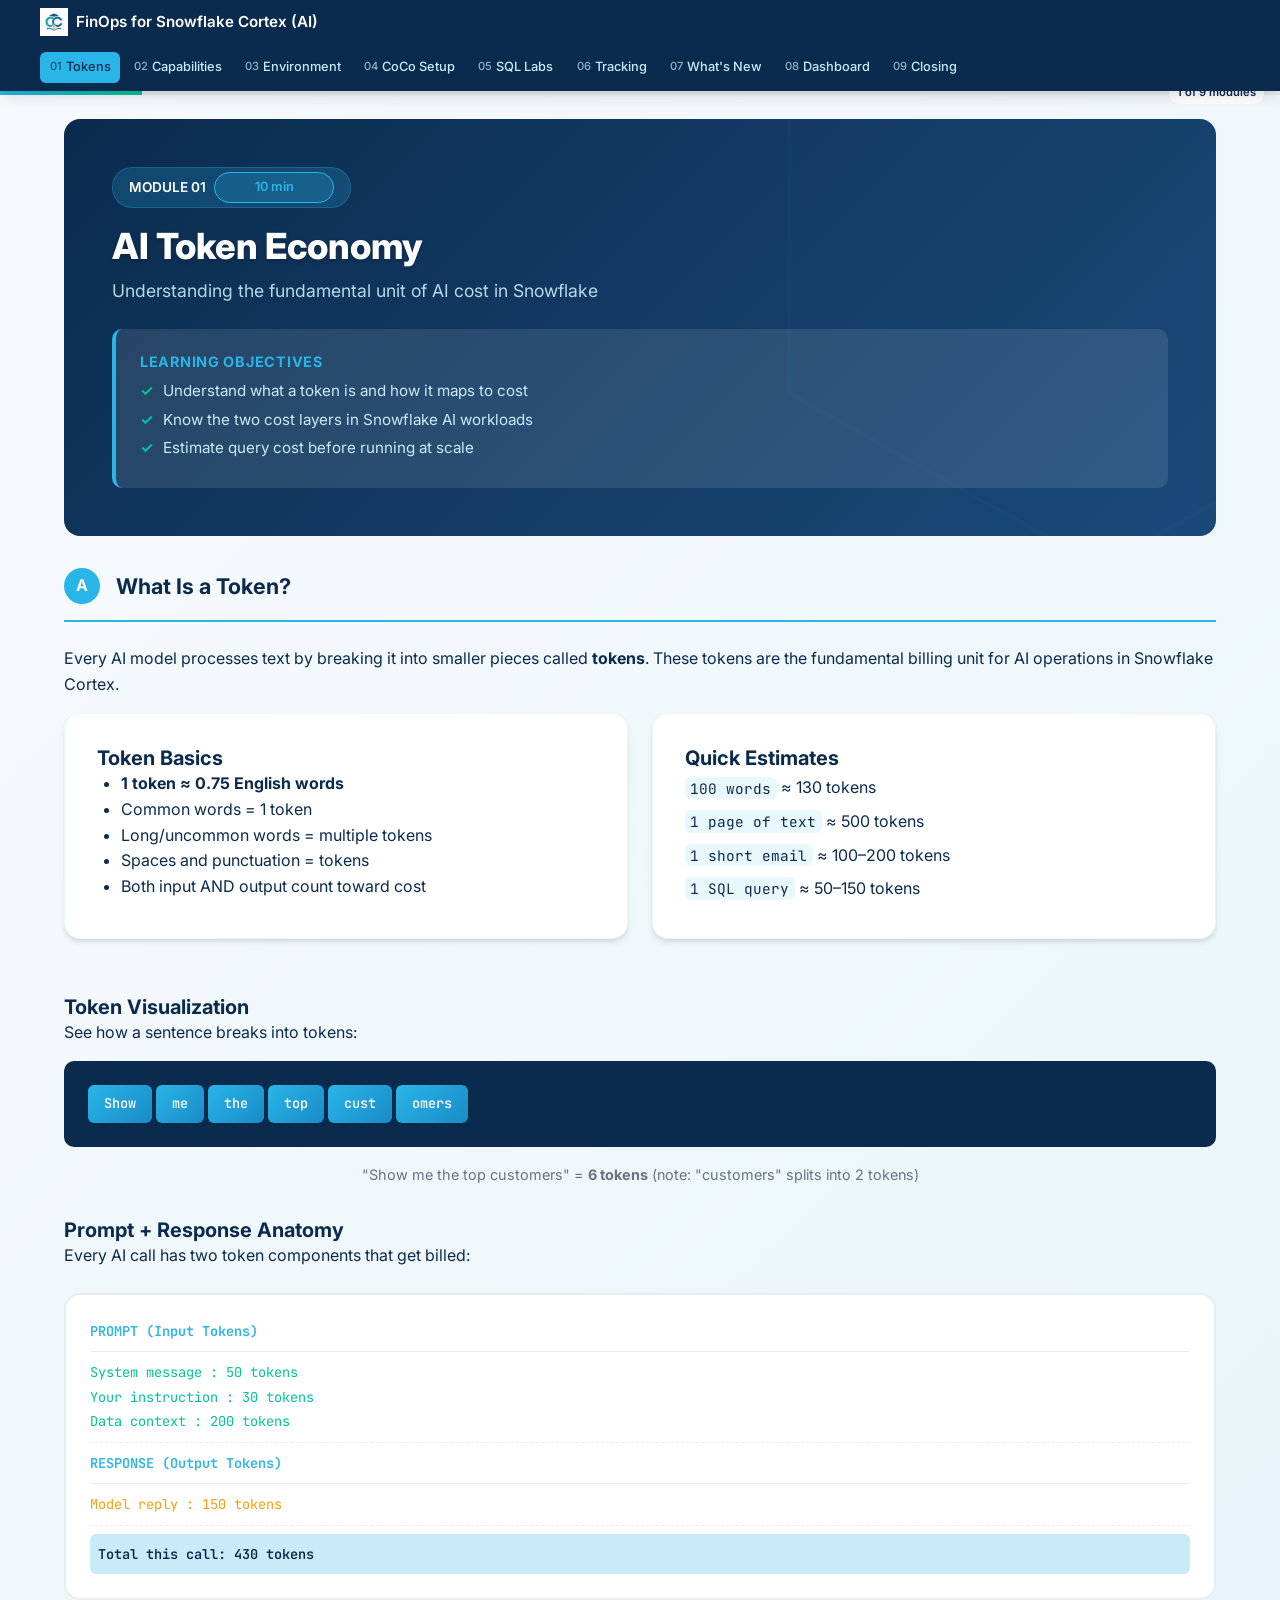
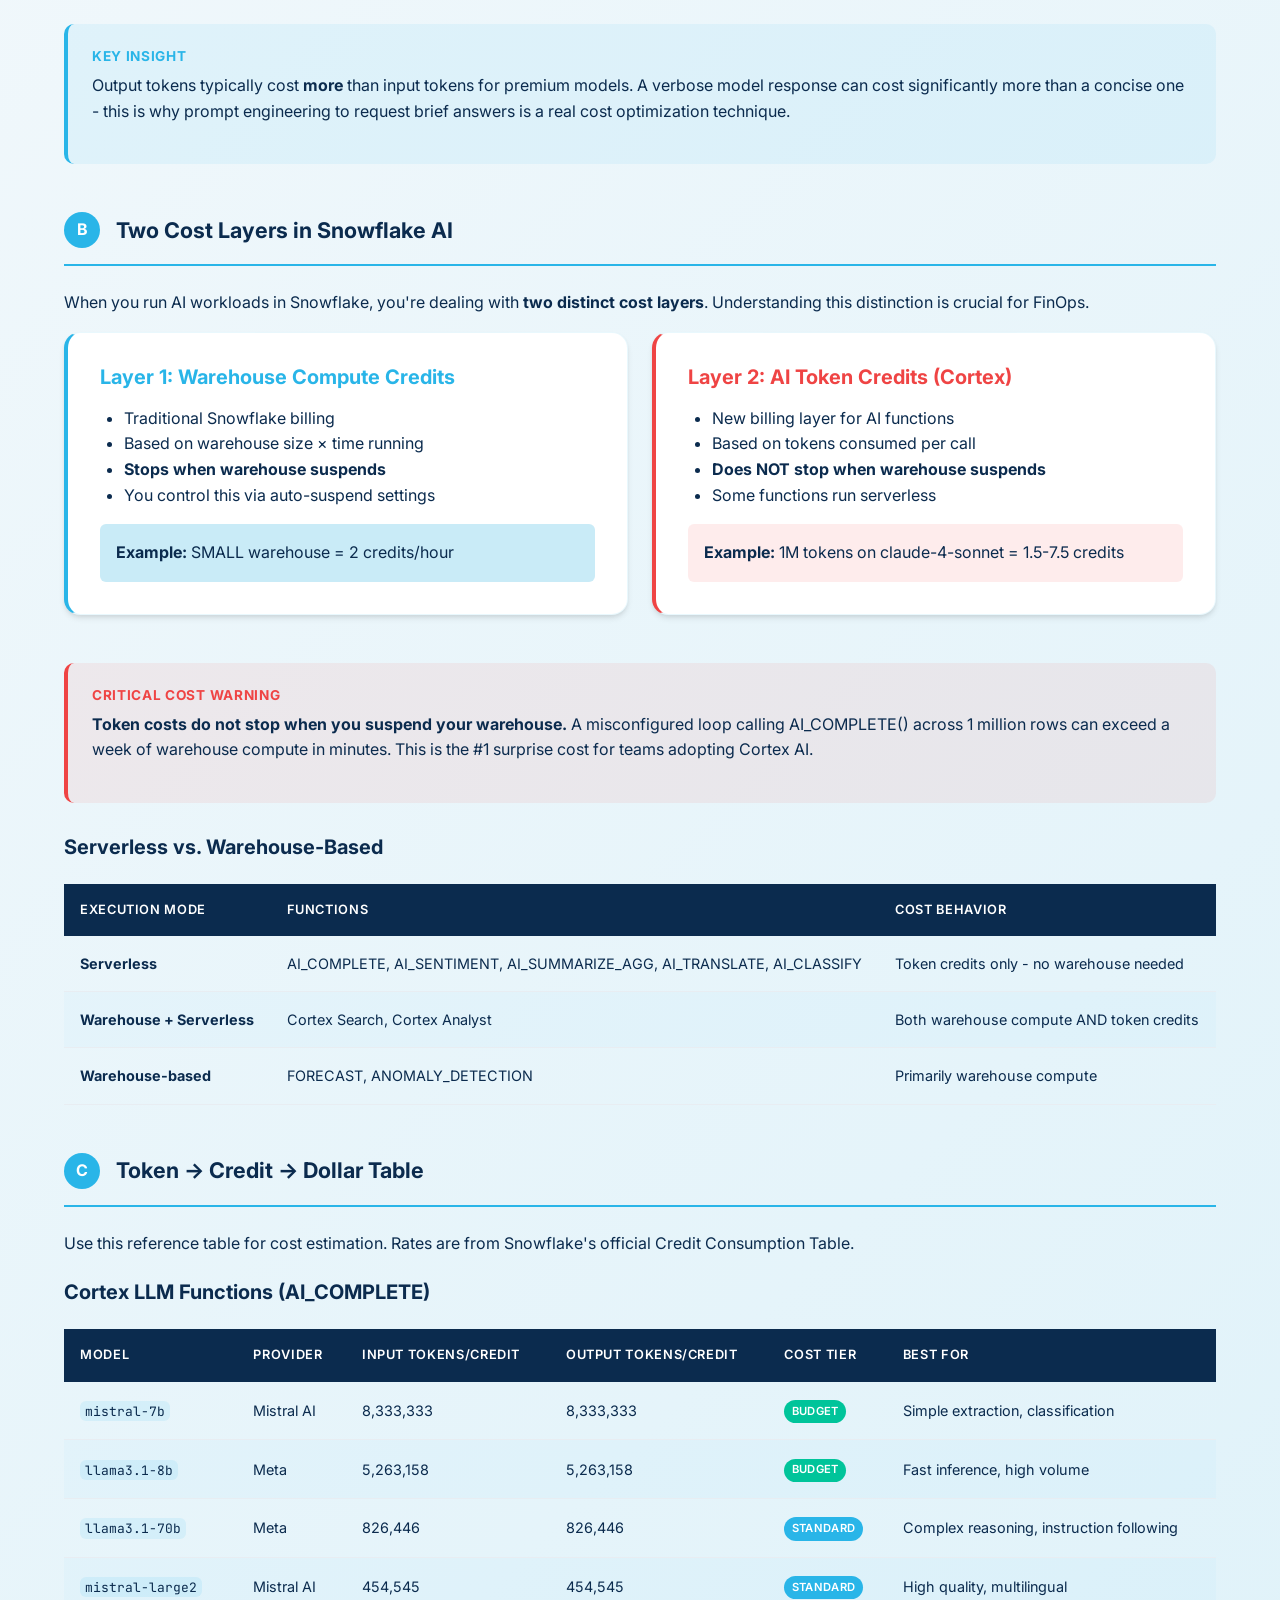
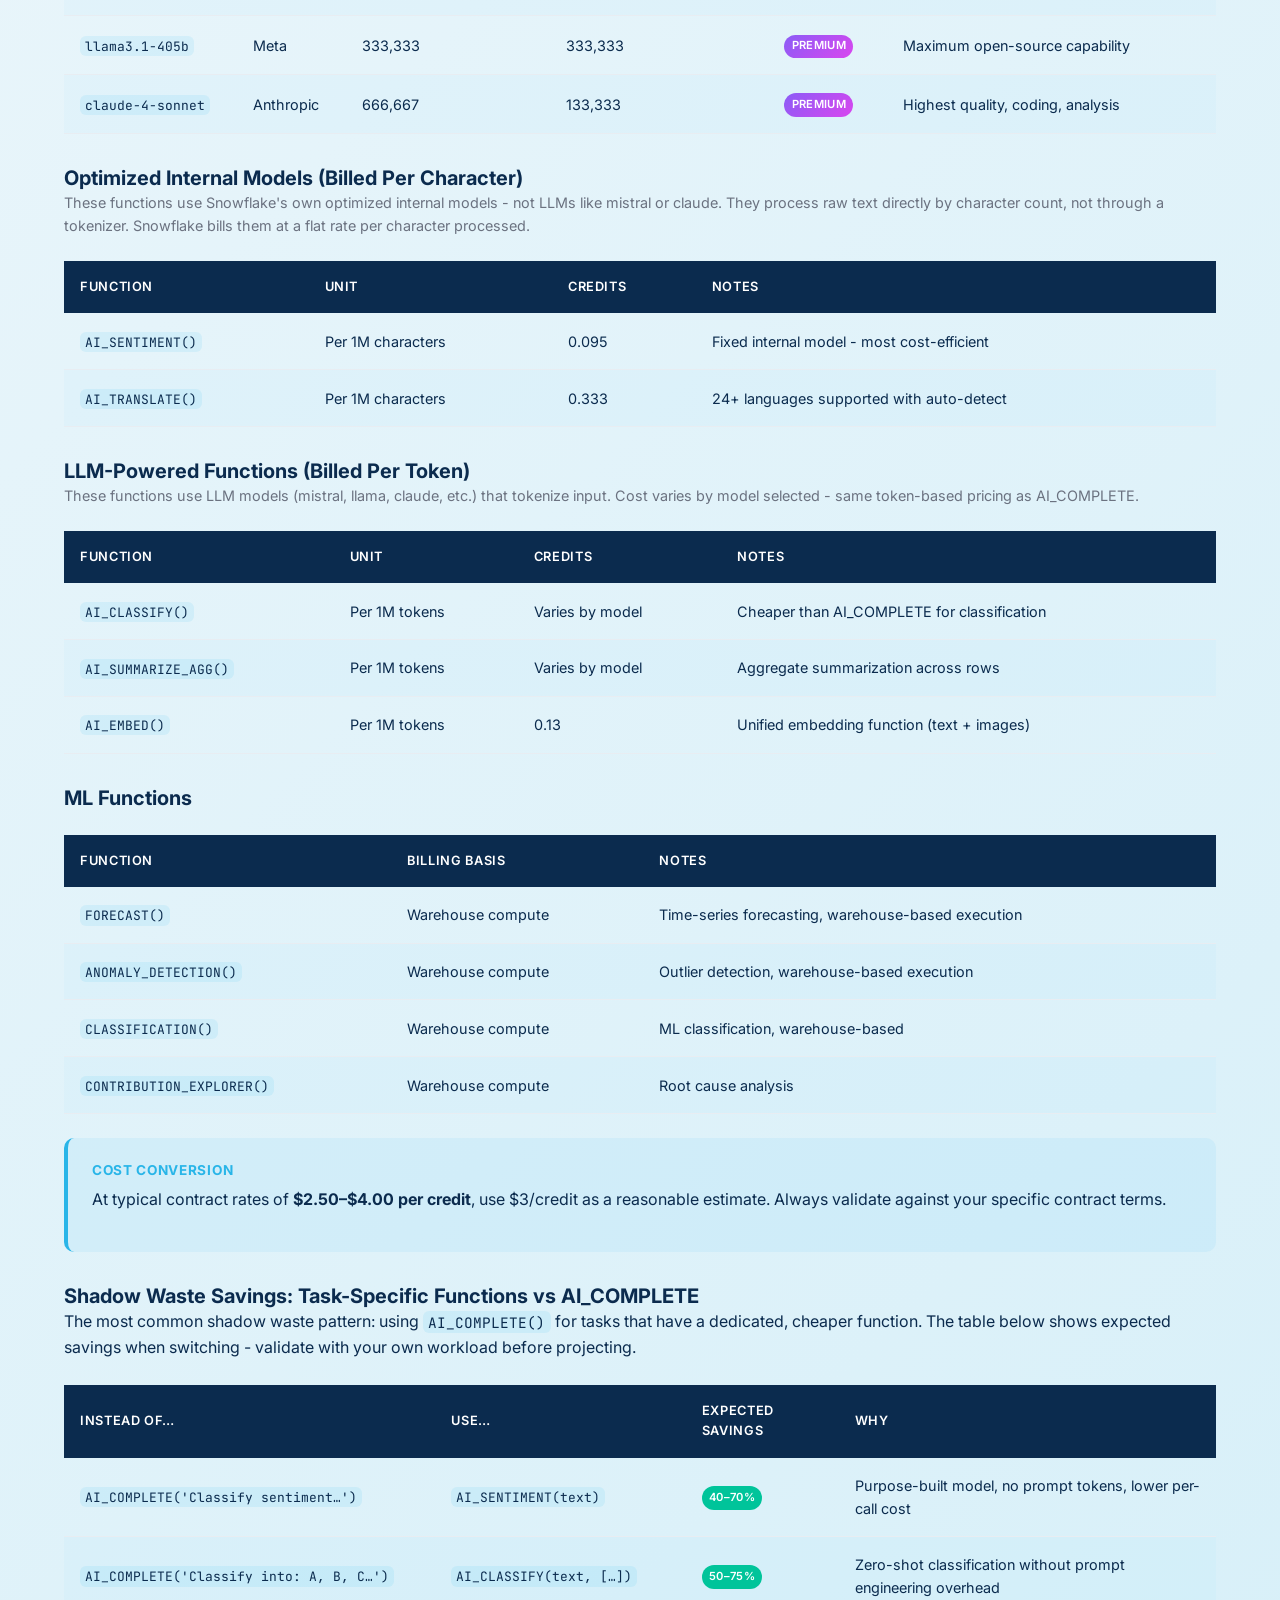
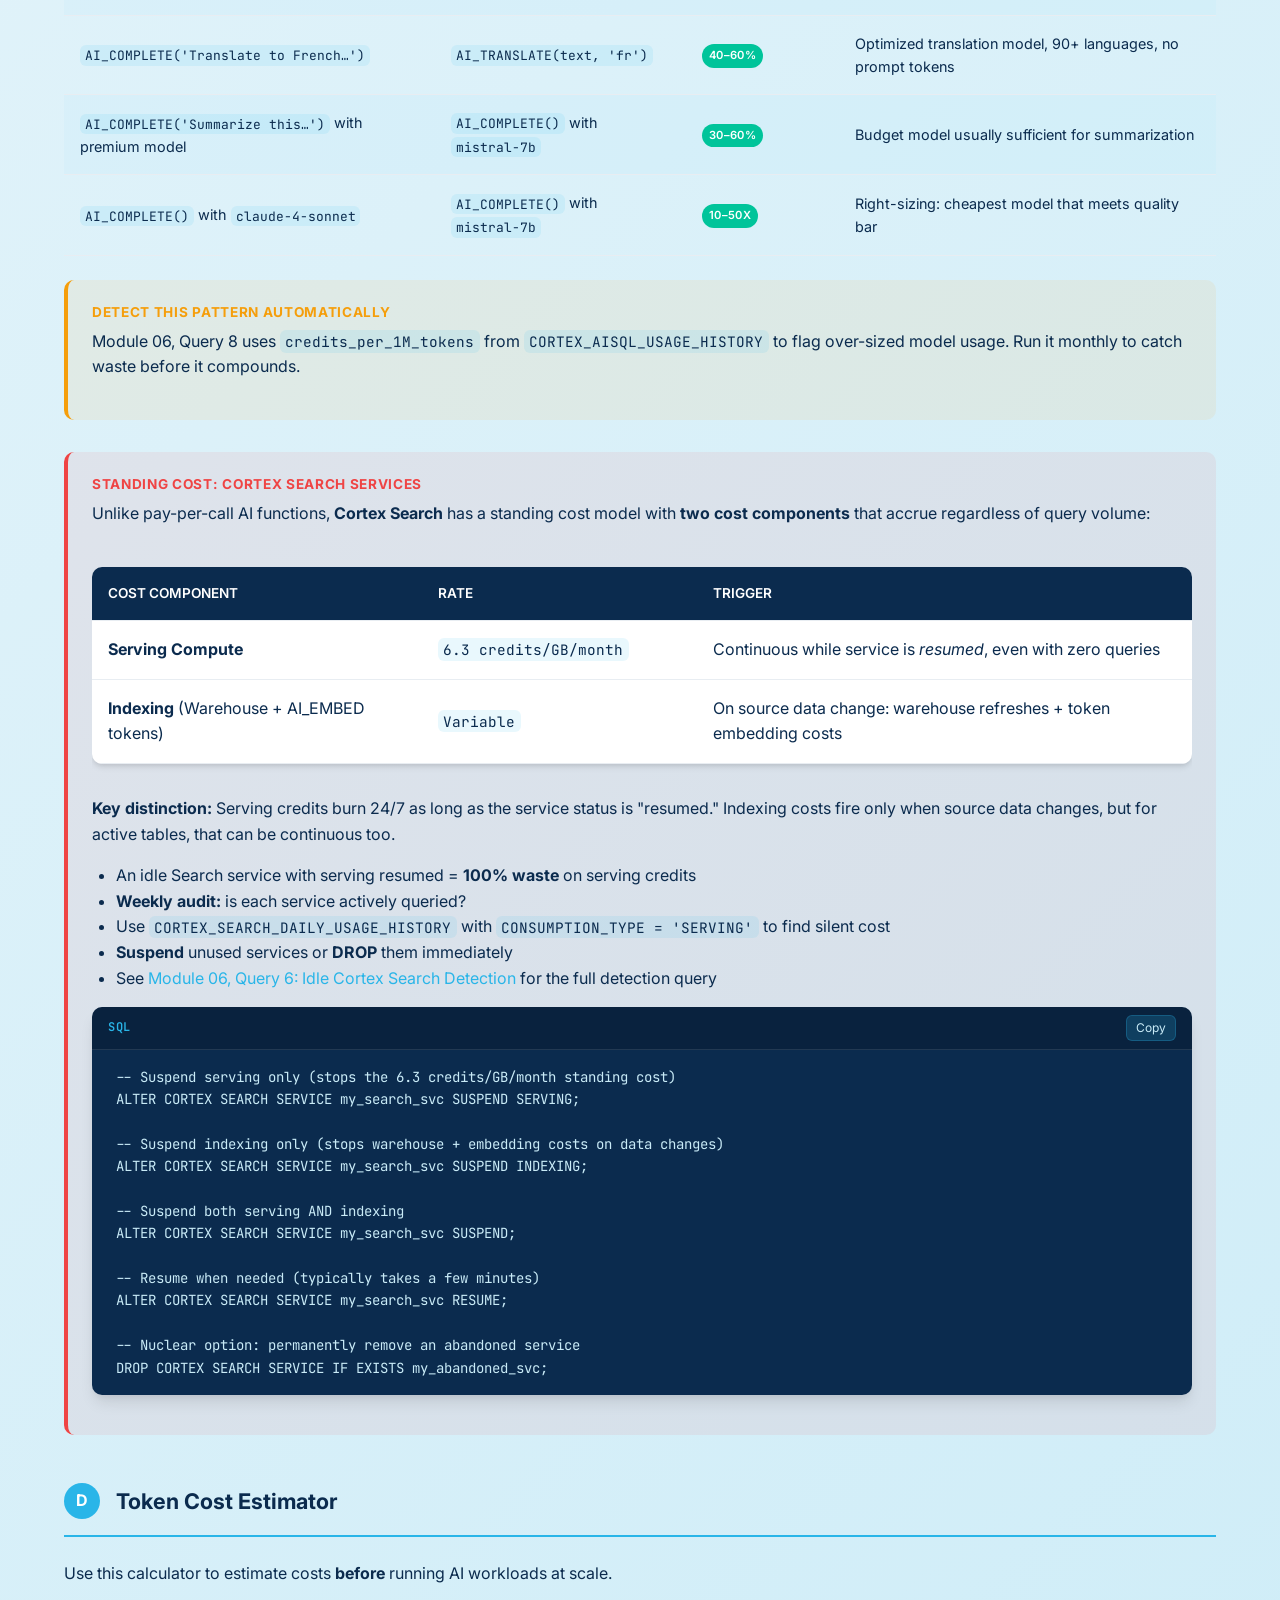
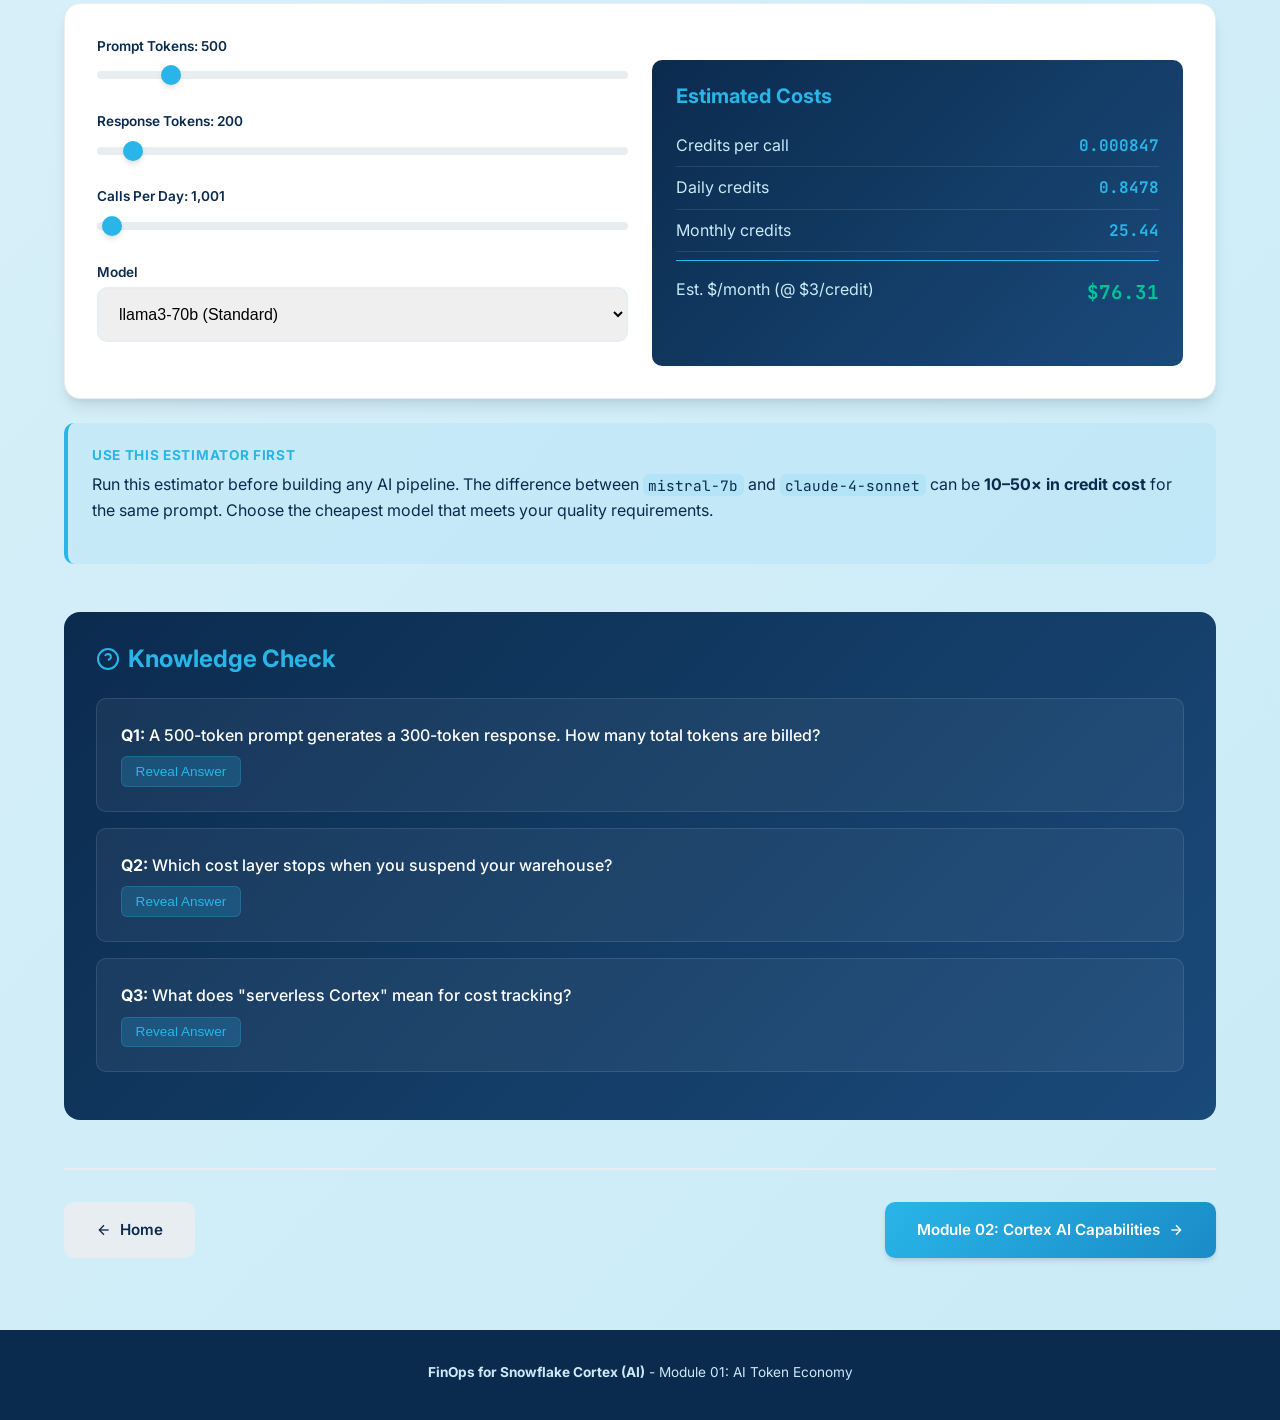
==== modules/01-ai-token-economy.html @ b1bd2e13 "DevOpsDay Traning Modules" ====
<!DOCTYPE html>
<html lang="en">
<head>
  <meta charset="UTF-8">
  <meta name="viewport" content="width=device-width, initial-scale=1.0">
  <title>Module 01: AI Token Economy - FinOps for Snowflake Cortex (AI)</title>
  <link rel="stylesheet" href="../css/theme.css">
  <link rel="icon" type="image/png" href="../icons/CoCo-Training.png">
</head>
<body>
  <!-- ─── Top Navigation ───────────────────────────────────────────────────── -->
  <nav class="top-nav">
    <div class="top-nav-inner">
      <a href="../index.html" class="nav-brand">
        <img src="../icons/CoCo-Training.png" alt="CoCo Training" width="28" height="28">
FinOps for Snowflake Cortex (AI)
      </a>
      <div class="nav-modules">
        <a href="01-ai-token-economy.html" class="nav-link active" data-module="01"><span class="num">01</span> Tokens</a>
        <a href="02-cortex-ai-capabilities.html" class="nav-link" data-module="02"><span class="num">02</span> Capabilities</a>
        <a href="03-environment-setup.html" class="nav-link" data-module="03"><span class="num">03</span> Environment</a>
        <a href="04-cortex-code-setup.html" class="nav-link" data-module="04"><span class="num">04</span> CoCo Setup</a>
        <a href="05-ai-sql-hands-on.html" class="nav-link" data-module="05"><span class="num">05</span> SQL Labs</a>
        <a href="06-token-usage-tracking.html" class="nav-link" data-module="06"><span class="num">06</span> Tracking</a>
        <a href="07-ai-credits-transition.html" class="nav-link" data-module="07"><span class="num">07</span> What's New</a>
        <a href="08-streamlit-dashboard.html" class="nav-link" data-module="08"><span class="num">08</span> Dashboard</a>
        <a href="09-closing-note.html" class="nav-link" data-module="09"><span class="num">09</span> Closing</a>
      </div>
    </div>
  </nav>

  <!-- ─── Progress Bar ─────────────────────────────────────────────────────── -->
  <div class="progress-bar">
    <div class="progress-bar-fill" style="width: 11.1%;"></div>
    <span class="progress-text">1 of 9</span>
  </div>

  <main class="container">
    <!-- ─── Module Header ──────────────────────────────────────────────────── -->
    <header class="module-header">
      <div class="module-number">
        <span>MODULE 01</span>
        <span class="timing-badge concept">10 min</span>
      </div>
      <h1 class="module-title">AI Token Economy</h1>
      <p class="module-subtitle">Understanding the fundamental unit of AI cost in Snowflake</p>
      
      <div class="learning-objectives">
        <h4>Learning Objectives</h4>
        <ul>
          <li>Understand what a token is and how it maps to cost</li>
          <li>Know the two cost layers in Snowflake AI workloads</li>
          <li>Estimate query cost before running at scale</li>
        </ul>
      </div>
    </header>

    <!-- ─── Section A: What Is a Token? ────────────────────────────────────── -->
    <section class="section">
      <div class="section-header">
        <div class="section-letter">A</div>
        <h2 class="section-title">What Is a Token?</h2>
      </div>

      <p>Every AI model processes text by breaking it into smaller pieces called <strong>tokens</strong>. These tokens are the fundamental billing unit for AI operations in Snowflake Cortex.</p>

      <div class="cols two">
        <div class="panel">
          <h4>Token Basics</h4>
          <ul style="list-style: disc; padding-left: 1.5rem;">
            <li><strong>1 token ≈ 0.75 English words</strong></li>
            <li>Common words = 1 token</li>
            <li>Long/uncommon words = multiple tokens</li>
            <li>Spaces and punctuation = tokens</li>
            <li>Both input AND output count toward cost</li>
          </ul>
        </div>
        <div class="panel">
          <h4>Quick Estimates</h4>
          <ul style="list-style: none; padding: 0;">
            <li style="padding: var(--space-xs) 0;"><code>100 words</code> ≈ 130 tokens</li>
            <li style="padding: var(--space-xs) 0;"><code>1 page of text</code> ≈ 500 tokens</li>
            <li style="padding: var(--space-xs) 0;"><code>1 short email</code> ≈ 100–200 tokens</li>
            <li style="padding: var(--space-xs) 0;"><code>1 SQL query</code> ≈ 50–150 tokens</li>
          </ul>
        </div>
      </div>

      <h4 style="margin-top: var(--space-xl);">Token Visualization</h4>
      <p>See how a sentence breaks into tokens:</p>

      <div class="token-visual">
        <div class="token-block">Show</div>
        <div class="token-block">me</div>
        <div class="token-block">the</div>
        <div class="token-block">top</div>
        <div class="token-block">cust</div>
        <div class="token-block">omers</div>
      </div>
      <p class="text-center" style="color: #6b7280; font-size: 0.9rem; margin-top: var(--space-sm);">
        "Show me the top customers" = <strong>6 tokens</strong> (note: "customers" splits into 2 tokens)
      </p>

      <h4 style="margin-top: var(--space-xl);">Prompt + Response Anatomy</h4>
      <p>Every AI call has two token components that get billed:</p>

      <div class="cost-diagram">
        <div class="header">PROMPT (Input Tokens)</div>
        <div class="input">System message    : 50 tokens</div>
        <div class="input">Your instruction  : 30 tokens</div>
        <div class="input">Data context      : 200 tokens</div>
        <div class="divider"></div>
        <div class="header">RESPONSE (Output Tokens)</div>
        <div class="output">Model reply       : 150 tokens</div>
        <div class="divider"></div>
        <div class="total">Total this call: 430 tokens</div>
      </div>

      <div class="callout tip">
        <h5>Key Insight</h5>
        <p>Output tokens typically cost <strong>more</strong> than input tokens for premium models. A verbose model response can cost significantly more than a concise one - this is why prompt engineering to request brief answers is a real cost optimization technique.</p>
      </div>
    </section>

    <!-- ─── Section B: Two Cost Layers ─────────────────────────────────────── -->
    <section class="section">
      <div class="section-header">
        <div class="section-letter">B</div>
        <h2 class="section-title">Two Cost Layers in Snowflake AI</h2>
      </div>

      <p>When you run AI workloads in Snowflake, you're dealing with <strong>two distinct cost layers</strong>. Understanding this distinction is crucial for FinOps.</p>

      <div class="cols two">
        <div class="panel" style="border-left: 4px solid var(--sf-blue);">
          <h4 style="color: var(--sf-blue);">Layer 1: Warehouse Compute Credits</h4>
          <ul style="list-style: disc; padding-left: 1.5rem; margin-top: var(--space-md);">
            <li>Traditional Snowflake billing</li>
            <li>Based on warehouse size × time running</li>
            <li><strong>Stops when warehouse suspends</strong></li>
            <li>You control this via auto-suspend settings</li>
          </ul>
          <div style="margin-top: var(--space-md); padding: var(--space-md); background: var(--sf-ice); border-radius: var(--radius-sm);">
            <strong>Example:</strong> SMALL warehouse = 2 credits/hour
          </div>
        </div>
        <div class="panel" style="border-left: 4px solid var(--sf-danger);">
          <h4 style="color: var(--sf-danger);">Layer 2: AI Token Credits (Cortex)</h4>
          <ul style="list-style: disc; padding-left: 1.5rem; margin-top: var(--space-md);">
            <li>New billing layer for AI functions</li>
            <li>Based on tokens consumed per call</li>
            <li><strong>Does NOT stop when warehouse suspends</strong></li>
            <li>Some functions run serverless</li>
          </ul>
          <div style="margin-top: var(--space-md); padding: var(--space-md); background: rgba(239, 68, 68, 0.1); border-radius: var(--radius-sm);">
            <strong>Example:</strong> 1M tokens on claude-4-sonnet = 1.5-7.5 credits
          </div>
        </div>
      </div>

      <div class="callout cost">
        <h5>Critical Cost Warning</h5>
        <p><strong>Token costs do not stop when you suspend your warehouse.</strong> A misconfigured loop calling AI_COMPLETE() across 1 million rows can exceed a week of warehouse compute in minutes. This is the #1 surprise cost for teams adopting Cortex AI.</p>
      </div>

      <h4 style="margin-top: var(--space-xl);">Serverless vs. Warehouse-Based</h4>
      <table class="cost-table">
        <thead>
          <tr>
            <th>Execution Mode</th>
            <th>Functions</th>
            <th>Cost Behavior</th>
          </tr>
        </thead>
        <tbody>
          <tr>
            <td><strong>Serverless</strong></td>
            <td>AI_COMPLETE, AI_SENTIMENT, AI_SUMMARIZE_AGG, AI_TRANSLATE, AI_CLASSIFY</td>
            <td>Token credits only - no warehouse needed</td>
          </tr>
          <tr>
            <td><strong>Warehouse + Serverless</strong></td>
            <td>Cortex Search, Cortex Analyst</td>
            <td>Both warehouse compute AND token credits</td>
          </tr>
          <tr>
            <td><strong>Warehouse-based</strong></td>
            <td>FORECAST, ANOMALY_DETECTION</td>
            <td>Primarily warehouse compute</td>
          </tr>
        </tbody>
      </table>
    </section>

    <!-- ─── Section C: Token → Credit → Dollar ─────────────────────────────── -->
    <section class="section">
      <div class="section-header">
        <div class="section-letter">C</div>
        <h2 class="section-title">Token → Credit → Dollar Table</h2>
      </div>

      <p>Use this reference table for cost estimation. Rates are from Snowflake's official Credit Consumption Table.</p>

      <h4 style="margin-top: var(--space-lg);">Cortex LLM Functions (AI_COMPLETE)</h4>
      <table class="cost-table">
        <thead>
          <tr>
            <th>Model</th>
            <th>Provider</th>
            <th>Input Tokens/Credit</th>
            <th>Output Tokens/Credit</th>
            <th>Cost Tier</th>
            <th>Best For</th>
          </tr>
        </thead>
        <tbody>
          <tr class="budget-row">
            <td><code>mistral-7b</code></td>
            <td>Mistral AI</td>
            <td>8,333,333</td>
            <td>8,333,333</td>
            <td><span class="badge budget">Budget</span></td>
            <td>Simple extraction, classification</td>
          </tr>
          <tr class="budget-row">
            <td><code>llama3.1-8b</code></td>
            <td>Meta</td>
            <td>5,263,158</td>
            <td>5,263,158</td>
            <td><span class="badge budget">Budget</span></td>
            <td>Fast inference, high volume</td>
          </tr>
          <tr class="standard-row">
            <td><code>llama3.1-70b</code></td>
            <td>Meta</td>
            <td>826,446</td>
            <td>826,446</td>
            <td><span class="badge standard">Standard</span></td>
            <td>Complex reasoning, instruction following</td>
          </tr>
          <tr class="standard-row">
            <td><code>mistral-large2</code></td>
            <td>Mistral AI</td>
            <td>454,545</td>
            <td>454,545</td>
            <td><span class="badge standard">Standard</span></td>
            <td>High quality, multilingual</td>
          </tr>
          <tr class="premium-row">
            <td><code>llama3.1-405b</code></td>
            <td>Meta</td>
            <td>333,333</td>
            <td>333,333</td>
            <td><span class="badge premium">Premium</span></td>
            <td>Maximum open-source capability</td>
          </tr>
          <tr class="premium-row">
            <td><code>claude-4-sonnet</code></td>
            <td>Anthropic</td>
            <td>666,667</td>
            <td>133,333</td>
            <td><span class="badge premium">Premium</span></td>
            <td>Highest quality, coding, analysis</td>
          </tr>
        </tbody>
      </table>

      <h4 style="margin-top: var(--space-xl);">Optimized Internal Models (Billed Per Character)</h4>
      <p style="color: #6b7280; font-size: 0.9rem; margin-bottom: var(--space-md);">These functions use Snowflake's own optimized internal models - not LLMs like mistral or claude. They process raw text directly by character count, not through a tokenizer. Snowflake bills them at a flat rate per character processed.</p>
      <table class="cost-table">
        <thead>
          <tr>
            <th>Function</th>
            <th>Unit</th>
            <th>Credits</th>
            <th>Notes</th>
          </tr>
        </thead>
        <tbody>
          <tr>
            <td><code>AI_SENTIMENT()</code></td>
            <td>Per 1M characters</td>
            <td>0.095</td>
            <td>Fixed internal model - most cost-efficient</td>
          </tr>
          <tr>
            <td><code>AI_TRANSLATE()</code></td>
            <td>Per 1M characters</td>
            <td>0.333</td>
            <td>24+ languages supported with auto-detect</td>
          </tr>
        </tbody>
      </table>

      <h4 style="margin-top: var(--space-xl);">LLM-Powered Functions (Billed Per Token)</h4>
      <p style="color: #6b7280; font-size: 0.9rem; margin-bottom: var(--space-md);">These functions use LLM models (mistral, llama, claude, etc.) that tokenize input. Cost varies by model selected - same token-based pricing as AI_COMPLETE.</p>
      <table class="cost-table">
        <thead>
          <tr>
            <th>Function</th>
            <th>Unit</th>
            <th>Credits</th>
            <th>Notes</th>
          </tr>
        </thead>
        <tbody>
          <tr>
            <td><code>AI_CLASSIFY()</code></td>
            <td>Per 1M tokens</td>
            <td>Varies by model</td>
            <td>Cheaper than AI_COMPLETE for classification</td>
          </tr>
          <tr>
            <td><code>AI_SUMMARIZE_AGG()</code></td>
            <td>Per 1M tokens</td>
            <td>Varies by model</td>
            <td>Aggregate summarization across rows</td>
          </tr>
          <tr>
            <td><code>AI_EMBED()</code></td>
            <td>Per 1M tokens</td>
            <td>0.13</td>
            <td>Unified embedding function (text + images)</td>
          </tr>
        </tbody>
      </table>

      <h4 style="margin-top: var(--space-xl);">ML Functions</h4>
      <table class="cost-table">
        <thead>
          <tr>
            <th>Function</th>
            <th>Billing Basis</th>
            <th>Notes</th>
          </tr>
        </thead>
        <tbody>
          <tr>
            <td><code>FORECAST()</code></td>
            <td>Warehouse compute</td>
            <td>Time-series forecasting, warehouse-based execution</td>
          </tr>
          <tr>
            <td><code>ANOMALY_DETECTION()</code></td>
            <td>Warehouse compute</td>
            <td>Outlier detection, warehouse-based execution</td>
          </tr>
          <tr>
            <td><code>CLASSIFICATION()</code></td>
            <td>Warehouse compute</td>
            <td>ML classification, warehouse-based</td>
          </tr>
          <tr>
            <td><code>CONTRIBUTION_EXPLORER()</code></td>
            <td>Warehouse compute</td>
            <td>Root cause analysis</td>
          </tr>
        </tbody>
      </table>

      <div class="callout tip">
        <h5>Cost Conversion</h5>
        <p>At typical contract rates of <strong>$2.50–$4.00 per credit</strong>, use $3/credit as a reasonable estimate. Always validate against your specific contract terms.</p>
      </div>

      <h4 style="margin-top: var(--space-xl);">Shadow Waste Savings: Task-Specific Functions vs AI_COMPLETE</h4>
      <p>The most common shadow waste pattern: using <code>AI_COMPLETE()</code> for tasks that have a dedicated, cheaper function. The table below shows expected savings when switching - validate with your own workload before projecting.</p>

      <table class="cost-table">
        <thead>
          <tr>
            <th>Instead of&hellip;</th>
            <th>Use&hellip;</th>
            <th>Expected Savings</th>
            <th>Why</th>
          </tr>
        </thead>
        <tbody>
          <tr>
            <td><code>AI_COMPLETE('Classify sentiment&hellip;')</code></td>
            <td><code>AI_SENTIMENT(text)</code></td>
            <td><span class="badge good" style="background: var(--sf-good); color: #fff;">40–70%</span></td>
            <td>Purpose-built model, no prompt tokens, lower per-call cost</td>
          </tr>
          <tr>
            <td><code>AI_COMPLETE('Classify into: A, B, C&hellip;')</code></td>
            <td><code>AI_CLASSIFY(text, [&hellip;])</code></td>
            <td><span class="badge good" style="background: var(--sf-good); color: #fff;">50–75%</span></td>
            <td>Zero-shot classification without prompt engineering overhead</td>
          </tr>
          <tr>
            <td><code>AI_COMPLETE('Translate to French&hellip;')</code></td>
            <td><code>AI_TRANSLATE(text, 'fr')</code></td>
            <td><span class="badge good" style="background: var(--sf-good); color: #fff;">40–60%</span></td>
            <td>Optimized translation model, 90+ languages, no prompt tokens</td>
          </tr>
          <tr>
            <td><code>AI_COMPLETE('Summarize this&hellip;')</code> with premium model</td>
            <td><code>AI_COMPLETE()</code> with <code>mistral-7b</code></td>
            <td><span class="badge good" style="background: var(--sf-good); color: #fff;">30–60%</span></td>
            <td>Budget model usually sufficient for summarization</td>
          </tr>
          <tr>
            <td><code>AI_COMPLETE()</code> with <code>claude-4-sonnet</code></td>
            <td><code>AI_COMPLETE()</code> with <code>mistral-7b</code></td>
            <td><span class="badge good" style="background: var(--sf-good); color: #fff;">10–50x</span></td>
            <td>Right-sizing: cheapest model that meets quality bar</td>
          </tr>
        </tbody>
      </table>

      <div class="callout warn" style="margin-top: var(--space-md);">
        <h5>Detect This Pattern Automatically</h5>
        <p>Module 06, Query 8 uses <code>credits_per_1M_tokens</code> from <code>CORTEX_AISQL_USAGE_HISTORY</code> to flag over-sized model usage. Run it monthly to catch waste before it compounds.</p>
      </div>

      <div class="callout cost" style="margin-top: var(--space-xl);">
        <h5>Standing Cost: Cortex Search Services</h5>
        <p>Unlike pay-per-call AI functions, <strong>Cortex Search</strong> has a standing cost model with <strong>two cost components</strong> that accrue regardless of query volume:</p>

        <div style="overflow-x: auto;">
          <table class="comparison-table" style="min-width: 600px;">
            <thead>
              <tr>
                <th style="width: 30%;">Cost Component</th>
                <th style="width: 25%;">Rate</th>
                <th style="width: 45%;">Trigger</th>
              </tr>
            </thead>
            <tbody>
              <tr>
                <td><strong>Serving Compute</strong></td>
                <td><code>6.3 credits/GB/month</code></td>
                <td>Continuous while service is <em>resumed</em>, even with zero queries</td>
              </tr>
              <tr>
                <td><strong>Indexing</strong> (Warehouse + AI_EMBED tokens)</td>
                <td><code>Variable</code></td>
                <td>On source data change: warehouse refreshes + token embedding costs</td>
              </tr>
            </tbody>
          </table>
        </div>

        <p style="margin-top: var(--space-sm);"><strong>Key distinction:</strong> Serving credits burn 24/7 as long as the service status is "resumed." Indexing costs fire only when source data changes, but for active tables, that can be continuous too.</p>

        <ul style="list-style: disc; padding-left: 1.5rem; margin-top: var(--space-sm);">
          <li>An idle Search service with serving resumed = <strong>100% waste</strong> on serving credits</li>
          <li><strong>Weekly audit:</strong> is each service actively queried?</li>
          <li>Use <code>CORTEX_SEARCH_DAILY_USAGE_HISTORY</code> with <code>CONSUMPTION_TYPE = 'SERVING'</code> to find silent cost</li>
          <li><strong>Suspend</strong> unused services or <strong>DROP</strong> them immediately</li>
          <li>See <a href="06-token-usage-tracking.html#query-6">Module 06, Query 6: Idle Cortex Search Detection</a> for the full detection query</li>
        </ul>

        <div class="code-block" style="margin-top: var(--space-md);">
          <div class="code-header">
            <span class="code-lang">SQL</span>
            <button class="copy-btn"><span>Copy</span></button>
          </div>
          <div class="code-content">
            <pre>-- Suspend serving only (stops the 6.3 credits/GB/month standing cost)
ALTER CORTEX SEARCH SERVICE my_search_svc SUSPEND SERVING;

-- Suspend indexing only (stops warehouse + embedding costs on data changes)
ALTER CORTEX SEARCH SERVICE my_search_svc SUSPEND INDEXING;

-- Suspend both serving AND indexing
ALTER CORTEX SEARCH SERVICE my_search_svc SUSPEND;

-- Resume when needed (typically takes a few minutes)
ALTER CORTEX SEARCH SERVICE my_search_svc RESUME;

-- Nuclear option: permanently remove an abandoned service
DROP CORTEX SEARCH SERVICE IF EXISTS my_abandoned_svc;</pre>
          </div>
        </div>
      </div>
    </section>

    <!-- ─── Section D: Token Cost Estimator ────────────────────────────────── -->
    <section class="section">
      <div class="section-header">
        <div class="section-letter">D</div>
        <h2 class="section-title">Token Cost Estimator</h2>
      </div>

      <p>Use this calculator to estimate costs <strong>before</strong> running AI workloads at scale.</p>

      <div class="calculator" id="token-calculator">
        <div class="cols two">
          <div>
            <div class="calculator-row">
              <label class="calculator-label">
                Prompt Tokens: <span id="prompt-value">500</span>
              </label>
              <input type="range" class="calculator-slider" id="calc-prompt-tokens" min="0" max="4000" value="500" step="50">
            </div>

            <div class="calculator-row">
              <label class="calculator-label">
                Response Tokens: <span id="response-value">200</span>
              </label>
              <input type="range" class="calculator-slider" id="calc-response-tokens" min="0" max="4000" value="200" step="50">
            </div>

            <div class="calculator-row">
              <label class="calculator-label">
                Calls Per Day: <span id="calls-value">1000</span>
              </label>
              <input type="range" class="calculator-slider" id="calc-calls-per-day" min="1" max="100000" value="1000" step="100">
            </div>

            <div class="calculator-row">
              <label class="calculator-label">Model</label>
              <select class="calculator-input" id="calc-model">
                <option value="mistral-7b">mistral-7b (Budget)</option>
                <option value="llama3-8b">llama3-8b (Budget)</option>
                <option value="mixtral-8x7b">mixtral-8x7b (Standard)</option>
                <option value="llama3-70b" selected>llama3-70b (Standard)</option>
                <option value="snowflake-arctic">snowflake-arctic (Standard)</option>
                <option value="mistral-large">mistral-large (Premium)</option>
                <option value="claude-4-sonnet">claude-4-sonnet (Premium)</option>
              </select>
            </div>
          </div>

          <div class="calculator-output">
            <h4 style="color: var(--sf-blue); margin-bottom: var(--space-md);">Estimated Costs</h4>
            <div class="calculator-result">
              <span class="calculator-result-label">Credits per call</span>
              <span class="calculator-result-value" id="result-per-call">0.000847</span>
            </div>
            <div class="calculator-result">
              <span class="calculator-result-label">Daily credits</span>
              <span class="calculator-result-value" id="result-daily">0.8470</span>
            </div>
            <div class="calculator-result">
              <span class="calculator-result-label">Monthly credits</span>
              <span class="calculator-result-value" id="result-monthly">25.41</span>
            </div>
            <div class="calculator-result" style="border-top: 1px solid var(--sf-blue); padding-top: var(--space-md); margin-top: var(--space-sm);">
              <span class="calculator-result-label">Est. $/month (@ $3/credit)</span>
              <span class="calculator-result-value" style="color: var(--sf-good); font-size: 1.2rem;" id="result-dollars">$76.23</span>
            </div>
          </div>
        </div>
      </div>

      <div class="callout tip">
        <h5>Use This Estimator First</h5>
        <p>Run this estimator before building any AI pipeline. The difference between <code>mistral-7b</code> and <code>claude-4-sonnet</code> can be <strong>10–50× in credit cost</strong> for the same prompt. Choose the cheapest model that meets your quality requirements.</p>
      </div>
    </section>

    <!-- ─── Checkpoint ─────────────────────────────────────────────────────── -->
    <section class="checkpoint">
      <h3>
        <svg width="24" height="24" viewBox="0 0 24 24" fill="none" stroke="currentColor" stroke-width="2">
          <circle cx="12" cy="12" r="10"/>
          <path d="M9.09 9a3 3 0 0 1 5.83 1c0 2-3 3-3 3"/>
          <line x1="12" y1="17" x2="12.01" y2="17"/>
        </svg>
        Knowledge Check
      </h3>

      <div class="checkpoint-question">
        <p><strong>Q1:</strong> A 500-token prompt generates a 300-token response. How many total tokens are billed?</p>
        <button class="reveal-btn">Reveal Answer</button>
        <div class="checkpoint-answer">
          <strong>800 tokens total.</strong> Both input (prompt) and output (response) tokens are billed. This is why limiting response length is a cost optimization technique.
        </div>
      </div>

      <div class="checkpoint-question">
        <p><strong>Q2:</strong> Which cost layer stops when you suspend your warehouse?</p>
        <button class="reveal-btn">Reveal Answer</button>
        <div class="checkpoint-answer">
          <strong>Layer 1: Warehouse Compute Credits.</strong> Layer 2 (AI Token Credits) continues to accumulate on every Cortex function call, regardless of warehouse state. Some Cortex functions run serverless and don't use a warehouse at all.
        </div>
      </div>

      <div class="checkpoint-question">
        <p><strong>Q3:</strong> What does "serverless Cortex" mean for cost tracking?</p>
        <button class="reveal-btn">Reveal Answer</button>
        <div class="checkpoint-answer">
          <strong>You pay only for tokens, not warehouse time.</strong> Functions like AI_SENTIMENT(), AI_COMPLETE(), and AI_TRANSLATE() run on Snowflake's managed infrastructure. This is efficient for sporadic use, but can accumulate rapidly at scale since there's no auto-suspend safety net.
        </div>
      </div>
    </section>

    <!-- ─── Navigation Footer ──────────────────────────────────────────────── -->
    <nav class="nav-footer">
      <a href="../index.html" class="nav-btn prev">
        <svg width="16" height="16" viewBox="0 0 24 24" fill="none" stroke="currentColor" stroke-width="2">
          <line x1="19" y1="12" x2="5" y2="12"/>
          <polyline points="12 19 5 12 12 5"/>
        </svg>
        Home
      </a>
      <a href="02-cortex-ai-capabilities.html" class="nav-btn next">
        Module 02: Cortex AI Capabilities
        <svg width="16" height="16" viewBox="0 0 24 24" fill="none" stroke="currentColor" stroke-width="2">
          <line x1="5" y1="12" x2="19" y2="12"/>
          <polyline points="12 5 19 12 12 19"/>
        </svg>
      </a>
    </nav>
  </main>

  <!-- ─── Footer ───────────────────────────────────────────────────────────── -->
  <footer class="site-footer">
    <p><strong>FinOps for Snowflake Cortex (AI)</strong> - Module 01: AI Token Economy</p>
  </footer>

  <script src="../js/main.js"></script>
</body>
</html>
---- css/theme.css ----
/* ═══════════════════════════════════════════════════════════════════════════
   AI for FinOps Training — Snowflake Design System
   FinOps for Snowflake Cortex (AI) · Snowflake Cortex FinOps Training
   ═══════════════════════════════════════════════════════════════════════════ */

/* ─── Google Fonts ─────────────────────────────────────────────────────────── */
@import url('https://fonts.googleapis.com/css2?family=Inter:wght@300;400;500;600;700;800&family=JetBrains+Mono:wght@400;500;600&display=swap');

/* ─── CSS Custom Properties (Snowflake Brand Palette) ──────────────────────── */
:root {
  /* Primary Colors */
  --sf-navy: #0B2B4E;
  --sf-blue: #29B5E8;
  --sf-ice: #C9EBF7;
  --sf-white: #FFFFFF;
  --sf-silver: #E8EDF2;
  
  /* Semantic Colors */
  --sf-good: #00C49A;
  --sf-warn: #F59E0B;
  --sf-danger: #EF4444;
  
  /* Transparency */
  --sf-panel: rgba(255, 255, 255, 0.06);
  --sf-border: rgba(41, 181, 232, 0.25);
  --sf-overlay: rgba(11, 43, 78, 0.95);
  
  /* Typography */
  --font-body: 'Inter', -apple-system, BlinkMacSystemFont, 'Segoe UI', sans-serif;
  --font-mono: 'JetBrains Mono', 'Fira Code', 'Consolas', monospace;
  
  /* Spacing */
  --space-xs: 0.25rem;
  --space-sm: 0.5rem;
  --space-md: 1rem;
  --space-lg: 1.5rem;
  --space-xl: 2rem;
  --space-2xl: 3rem;
  
  /* Borders */
  --radius-sm: 6px;
  --radius-md: 10px;
  --radius-lg: 16px;
  --radius-xl: 24px;
  
  /* Shadows */
  --shadow-sm: 0 1px 2px rgba(0, 0, 0, 0.05);
  --shadow-md: 0 4px 6px -1px rgba(0, 0, 0, 0.1), 0 2px 4px -1px rgba(0, 0, 0, 0.06);
  --shadow-lg: 0 10px 15px -3px rgba(0, 0, 0, 0.1), 0 4px 6px -2px rgba(0, 0, 0, 0.05);
  --shadow-glow: 0 0 20px rgba(41, 181, 232, 0.3);
}

/* ─── Reset & Base ─────────────────────────────────────────────────────────── */
*, *::before, *::after {
  box-sizing: border-box;
  margin: 0;
  padding: 0;
}

html {
  font-size: 16px;
  scroll-behavior: smooth;
}

body {
  font-family: var(--font-body);
  font-size: 1rem;
  line-height: 1.6;
  color: var(--sf-navy);
  background: linear-gradient(135deg, #f8fafc 0%, var(--sf-ice) 100%);
  min-height: 100vh;
}

/* ─── Typography ───────────────────────────────────────────────────────────── */
h1, h2, h3, h4, h5, h6 {
  font-weight: 700;
  line-height: 1.25;
  color: var(--sf-navy);
}

h1 { font-size: 2.5rem; }
h2 { font-size: 1.875rem; }
h3 { font-size: 1.5rem; }
h4 { font-size: 1.25rem; }
h5 { font-size: 1.125rem; }
h6 { font-size: 1rem; }

p {
  margin-bottom: var(--space-md);
}

a {
  color: var(--sf-blue);
  text-decoration: none;
  transition: color 0.2s ease;
}

a:hover {
  color: var(--sf-navy);
  text-decoration: underline;
}

code {
  font-family: var(--font-mono);
  font-size: 0.9em;
  background: rgba(41, 181, 232, 0.1);
  padding: 0.125em 0.375em;
  border-radius: var(--radius-sm);
  color: var(--sf-navy);
}

/* ─── Layout Container ─────────────────────────────────────────────────────── */
.container {
  max-width: 1200px;
  margin: 0 auto;
  padding: var(--space-lg);
}

.container-narrow {
  max-width: 900px;
  margin: 0 auto;
  padding: var(--space-lg);
}

/* ─── Top Navigation ───────────────────────────────────────────────────────── */
.top-nav {
  background: var(--sf-navy);
  position: sticky;
  top: 0;
  z-index: 1000;
  padding: var(--space-sm) var(--space-lg);
  box-shadow: var(--shadow-lg);
}

.top-nav-inner {
  max-width: 1200px;
  margin: 0 auto;
  display: flex;
  align-items: center;
  justify-content: space-between;
  gap: var(--space-md);
  flex-wrap: wrap;
}

.nav-brand {
  display: flex;
  align-items: center;
  gap: var(--space-sm);
  color: var(--sf-white);
  font-weight: 600;
  font-size: 0.95rem;
}

.nav-brand svg {
  width: 24px;
  height: 24px;
  fill: var(--sf-blue);
}

.nav-modules {
  display: flex;
  gap: var(--space-xs);
  flex-wrap: wrap;
}

.nav-link {
  display: flex;
  align-items: center;
  gap: 4px;
  padding: 0.4em 0.75em;
  border-radius: var(--radius-sm);
  color: var(--sf-ice);
  font-size: 0.8rem;
  font-weight: 500;
  text-decoration: none;
  transition: all 0.2s ease;
  white-space: nowrap;
}

.nav-link:hover {
  background: rgba(41, 181, 232, 0.2);
  color: var(--sf-white);
  text-decoration: none;
}

.nav-link.active {
  background: var(--sf-blue);
  color: var(--sf-navy);
}

.nav-link .num {
  font-size: 0.7rem;
  opacity: 0.7;
}

/* ─── Progress Bar ─────────────────────────────────────────────────────────── */
.progress-bar {
  background: var(--sf-silver);
  height: 4px;
  width: 100%;
  position: relative;
}

.progress-bar-fill {
  background: linear-gradient(90deg, var(--sf-blue), var(--sf-good));
  height: 100%;
  transition: width 0.4s ease;
}

.progress-text {
  position: absolute;
  right: var(--space-md);
  top: 50%;
  transform: translateY(-50%);
  font-size: 0.7rem;
  color: var(--sf-navy);
  font-weight: 600;
  background: var(--sf-white);
  padding: 2px 8px;
  border-radius: 10px;
}

/* ─── Module Header ────────────────────────────────────────────────────────── */
.module-header {
  background: linear-gradient(135deg, var(--sf-navy) 0%, #1a4a7a 100%);
  color: var(--sf-white);
  padding: var(--space-2xl);
  border-radius: var(--radius-lg);
  margin-bottom: var(--space-xl);
  position: relative;
  overflow: hidden;
}

.module-header::before {
  content: '';
  position: absolute;
  top: -50%;
  right: -20%;
  width: 60%;
  height: 200%;
  background: url("data:image/svg+xml,%3Csvg xmlns='http://www.w3.org/2000/svg' viewBox='0 0 100 100'%3E%3Cpath d='M50 5 L95 30 L95 70 L50 95 L5 70 L5 30 Z' fill='none' stroke='%2329B5E8' stroke-width='0.5' opacity='0.1'/%3E%3C/svg%3E") repeat;
  opacity: 0.3;
  pointer-events: none;
}

.module-number {
  display: inline-flex;
  align-items: center;
  gap: var(--space-sm);
  background: rgba(41, 181, 232, 0.2);
  padding: var(--space-xs) var(--space-md);
  border-radius: 20px;
  font-size: 0.85rem;
  font-weight: 600;
  margin-bottom: var(--space-md);
  border: 1px solid var(--sf-border);
}

.module-title {
  font-size: 2.25rem;
  font-weight: 800;
  margin-bottom: var(--space-sm);
  text-shadow: 0 2px 4px rgba(0, 0, 0, 0.2);
  color: var(--sf-white);
}

.module-subtitle {
  font-size: 1.1rem;
  color: var(--sf-ice);
  opacity: 0.9;
  margin-bottom: var(--space-lg);
}

.learning-objectives {
  background: rgba(255, 255, 255, 0.1);
  border-radius: var(--radius-md);
  padding: var(--space-lg);
  border-left: 4px solid var(--sf-blue);
}

.learning-objectives h4 {
  color: var(--sf-blue);
  font-size: 0.9rem;
  text-transform: uppercase;
  letter-spacing: 0.05em;
  margin-bottom: var(--space-sm);
}

.learning-objectives ul {
  list-style: none;
  padding: 0;
}

.learning-objectives li {
  position: relative;
  padding-left: 1.5em;
  margin-bottom: var(--space-xs);
  color: var(--sf-ice);
  font-size: 0.95rem;
}

.learning-objectives li::before {
  content: '✓';
  position: absolute;
  left: 0;
  color: var(--sf-good);
  font-weight: bold;
}

/* ─── Timing Badge ─────────────────────────────────────────────────────────── */
.timing-badge {
  display: inline-flex;
  align-items: center;
  justify-content: center;
  gap: 4px;
  background: var(--sf-blue);
  color: var(--sf-navy);
  padding: 0.35em 0.85em;
  border-radius: 20px;
  font-size: 0.8rem;
  font-weight: 600;
  min-width: 120px;
  text-align: center;
}

.timing-badge.concept {
  background: rgba(41, 181, 232, 0.2);
  color: var(--sf-blue);
  border: 1px solid var(--sf-blue);
}

.timing-badge.lab {
  background: var(--sf-good);
  color: var(--sf-white);
}

.timing-badge.setup {
  background: var(--sf-warn);
  color: var(--sf-navy);
}

.timing-badge.wrapup {
  background: rgba(107, 114, 128, 0.2);
  color: #9ca3af;
  border: 1px solid #6b7280;
}

/* ─── Step Component ───────────────────────────────────────────────────────── */
.step {
  display: flex;
  gap: var(--space-lg);
  margin-bottom: var(--space-xl);
  position: relative;
}

.step-number {
  flex-shrink: 0;
  width: 48px;
  height: 48px;
  display: flex;
  align-items: center;
  justify-content: center;
  background: linear-gradient(135deg, var(--sf-blue), #1a8bc7);
  color: var(--sf-white);
  font-size: 1.25rem;
  font-weight: 700;
  border-radius: 50%;
  box-shadow: var(--shadow-md), var(--shadow-glow);
}

.step-content {
  flex: 1;
  padding-top: var(--space-xs);
}

.step-content h4 {
  margin-bottom: var(--space-sm);
  color: var(--sf-navy);
}

.step-content p {
  color: #4a5568;
}

/* ─── Code Block ───────────────────────────────────────────────────────────── */
.code-block {
  background: var(--sf-navy);
  border-radius: var(--radius-md);
  margin: var(--space-md) 0;
  position: relative;
  overflow: hidden;
  box-shadow: var(--shadow-lg);
}

.code-header {
  display: flex;
  justify-content: space-between;
  align-items: center;
  padding: var(--space-sm) var(--space-md);
  background: rgba(0, 0, 0, 0.2);
  border-bottom: 1px solid rgba(255, 255, 255, 0.1);
}

.code-lang {
  font-family: var(--font-mono);
  font-size: 0.75rem;
  color: var(--sf-blue);
  font-weight: 600;
  text-transform: uppercase;
  letter-spacing: 0.05em;
}

.copy-btn {
  display: flex;
  align-items: center;
  gap: 4px;
  background: rgba(41, 181, 232, 0.2);
  border: 1px solid var(--sf-border);
  color: var(--sf-ice);
  padding: 0.35em 0.75em;
  border-radius: var(--radius-sm);
  font-size: 0.75rem;
  font-family: var(--font-body);
  cursor: pointer;
  transition: all 0.2s ease;
}

.copy-btn:hover {
  background: var(--sf-blue);
  color: var(--sf-navy);
}

.copy-btn.copied {
  background: var(--sf-good);
  border-color: var(--sf-good);
  color: var(--sf-white);
}

.code-content {
  padding: var(--space-md) var(--space-lg);
  overflow-x: auto;
}

.code-content pre {
  margin: 0;
  font-family: var(--font-mono);
  font-size: 0.875rem;
  line-height: 1.6;
  color: var(--sf-ice);
  white-space: pre;
}

.code-content .comment {
  color: #6b7280;
  font-style: italic;
}

.code-content .keyword {
  color: #c084fc;
}

.code-content .function {
  color: #22d3ee;
}

.code-content .string {
  color: #86efac;
}

.code-content .number {
  color: #fbbf24;
}

/* ─── Callout Boxes ────────────────────────────────────────────────────────── */
.callout {
  border-radius: var(--radius-md);
  padding: var(--space-lg);
  margin: var(--space-lg) 0;
  border-left: 4px solid;
  position: relative;
}

.callout-icon {
  position: absolute;
  top: var(--space-md);
  left: calc(-2px - 12px);
  width: 24px;
  height: 24px;
  border-radius: 50%;
  display: flex;
  align-items: center;
  justify-content: center;
  font-size: 0.8rem;
}

.callout h5 {
  font-size: 0.85rem;
  text-transform: uppercase;
  letter-spacing: 0.05em;
  margin-bottom: var(--space-sm);
}

.callout.tip {
  background: rgba(41, 181, 232, 0.08);
  border-color: var(--sf-blue);
}

.callout.tip h5 {
  color: var(--sf-blue);
}

.callout.warn {
  background: rgba(245, 158, 11, 0.08);
  border-color: var(--sf-warn);
}

.callout.warn h5 {
  color: var(--sf-warn);
}

.callout.cost {
  background: rgba(239, 68, 68, 0.08);
  border-color: var(--sf-danger);
}

.callout.cost h5 {
  color: var(--sf-danger);
}

.callout.success {
  background: rgba(0, 196, 154, 0.08);
  border-color: var(--sf-good);
}

.callout.success h5 {
  color: var(--sf-good);
}

/* ─── Panel / Card ─────────────────────────────────────────────────────────── */
.panel {
  background: var(--sf-white);
  border-radius: var(--radius-lg);
  padding: var(--space-xl);
  box-shadow: var(--shadow-md);
  border: 1px solid rgba(41, 181, 232, 0.1);
  margin-bottom: var(--space-lg);
}

.panel-dark {
  background: var(--sf-navy);
  color: var(--sf-ice);
}

.panel-dark h3, .panel-dark h4 {
  color: var(--sf-white);
}

/* ─── Column Layouts ───────────────────────────────────────────────────────── */
.cols {
  display: grid;
  gap: var(--space-lg);
}

.cols.two {
  grid-template-columns: repeat(2, 1fr);
}

.cols.three {
  grid-template-columns: repeat(3, 1fr);
}

.cols.four {
  grid-template-columns: repeat(4, 1fr);
}

@media (max-width: 900px) {
  .cols.two, .cols.three, .cols.four {
    grid-template-columns: 1fr;
  }
}

/* ─── Token Meter ──────────────────────────────────────────────────────────── */
.token-meter {
  background: var(--sf-white);
  border-radius: var(--radius-md);
  padding: var(--space-lg);
  box-shadow: var(--shadow-md);
}

.token-meter-label {
  font-size: 0.85rem;
  color: #6b7280;
  margin-bottom: var(--space-xs);
}

.token-meter-bar {
  height: 24px;
  background: var(--sf-silver);
  border-radius: 12px;
  overflow: hidden;
  position: relative;
}

.token-meter-fill {
  height: 100%;
  border-radius: 12px;
  transition: width 0.4s ease, background 0.3s ease;
}

.token-meter-fill.low {
  background: linear-gradient(90deg, var(--sf-good), #34d399);
}

.token-meter-fill.medium {
  background: linear-gradient(90deg, var(--sf-warn), #fbbf24);
}

.token-meter-fill.high {
  background: linear-gradient(90deg, var(--sf-danger), #f87171);
}

.token-meter-value {
  position: absolute;
  right: var(--space-sm);
  top: 50%;
  transform: translateY(-50%);
  font-size: 0.75rem;
  font-weight: 600;
  color: var(--sf-navy);
}

/* ─── Cost Table ───────────────────────────────────────────────────────────── */
.cost-table {
  width: 100%;
  border-collapse: collapse;
  font-size: 0.9rem;
  margin: var(--space-lg) 0;
}

.cost-table thead {
  background: var(--sf-navy);
  color: var(--sf-white);
}

.cost-table th {
  padding: var(--space-md);
  text-align: left;
  font-weight: 600;
  font-size: 0.8rem;
  text-transform: uppercase;
  letter-spacing: 0.05em;
}

.cost-table td {
  padding: var(--space-md);
  border-bottom: 1px solid var(--sf-silver);
}

.cost-table tbody tr:nth-child(even) {
  background: rgba(41, 181, 232, 0.03);
}

.cost-table tbody tr:hover {
  background: rgba(41, 181, 232, 0.08);
}

/* ─── Model Card ───────────────────────────────────────────────────────────── */
.model-card {
  background: var(--sf-white);
  border-radius: var(--radius-md);
  padding: var(--space-lg);
  border: 1px solid var(--sf-silver);
  transition: all 0.2s ease;
}

.model-card:hover {
  border-color: var(--sf-blue);
  box-shadow: var(--shadow-md);
  transform: translateY(-2px);
}

.model-card-header {
  display: flex;
  justify-content: space-between;
  align-items: flex-start;
  margin-bottom: var(--space-md);
}

.model-name {
  font-weight: 700;
  font-size: 1rem;
  color: var(--sf-navy);
  font-family: var(--font-mono);
}

.model-provider {
  font-size: 0.75rem;
  color: #6b7280;
  margin-top: 2px;
}

.model-stats {
  display: flex;
  gap: var(--space-md);
  margin-top: var(--space-md);
  padding-top: var(--space-md);
  border-top: 1px solid var(--sf-silver);
  font-size: 0.8rem;
}

.model-stat {
  display: flex;
  flex-direction: column;
  gap: 2px;
}

.model-stat-label {
  color: #6b7280;
  font-size: 0.7rem;
  text-transform: uppercase;
}

.model-stat-value {
  font-weight: 600;
  color: var(--sf-navy);
}

/* ─── Badges ───────────────────────────────────────────────────────────────── */
.badge {
  display: inline-flex;
  align-items: center;
  padding: 0.25em 0.65em;
  border-radius: 20px;
  font-size: 0.7rem;
  font-weight: 600;
  text-transform: uppercase;
  letter-spacing: 0.03em;
}

.badge.high {
  background: rgba(239, 68, 68, 0.15);
  color: var(--sf-danger);
}

.badge.medium {
  background: rgba(245, 158, 11, 0.15);
  color: var(--sf-warn);
}

.badge.low {
  background: rgba(0, 196, 154, 0.15);
  color: var(--sf-good);
}

.badge.premium {
  background: linear-gradient(135deg, #8b5cf6, #d946ef);
  color: var(--sf-white);
}

.badge.standard {
  background: var(--sf-blue);
  color: var(--sf-white);
}

.badge.budget {
  background: var(--sf-good);
  color: var(--sf-white);
}

/* ─── Checkpoint ───────────────────────────────────────────────────────────── */
.checkpoint {
  background: linear-gradient(135deg, var(--sf-navy), #1a4a7a);
  border-radius: var(--radius-lg);
  padding: var(--space-xl);
  margin: var(--space-2xl) 0;
  color: var(--sf-white);
}

.checkpoint h3 {
  color: var(--sf-blue);
  margin-bottom: var(--space-lg);
  display: flex;
  align-items: center;
  gap: var(--space-sm);
}

.checkpoint-question {
  background: rgba(255, 255, 255, 0.05);
  border-radius: var(--radius-md);
  padding: var(--space-lg);
  margin-bottom: var(--space-md);
  border: 1px solid rgba(255, 255, 255, 0.1);
}

.checkpoint-question p {
  margin-bottom: var(--space-sm);
  font-weight: 500;
}

.checkpoint-answer {
  display: none;
  background: rgba(0, 196, 154, 0.1);
  border-radius: var(--radius-sm);
  padding: var(--space-md);
  margin-top: var(--space-sm);
  border-left: 3px solid var(--sf-good);
  color: var(--sf-ice);
}

.checkpoint-answer.show {
  display: block;
}

.reveal-btn {
  background: rgba(41, 181, 232, 0.2);
  border: 1px solid var(--sf-border);
  color: var(--sf-blue);
  padding: 0.5em 1em;
  border-radius: var(--radius-sm);
  font-size: 0.85rem;
  cursor: pointer;
  transition: all 0.2s ease;
}

.reveal-btn:hover {
  background: var(--sf-blue);
  color: var(--sf-navy);
}

/* ─── Prerequisite Box ─────────────────────────────────────────────────────── */
.prerequisite {
  background: var(--sf-white);
  border-radius: var(--radius-lg);
  padding: var(--space-xl);
  border: 2px dashed var(--sf-border);
  margin: var(--space-lg) 0;
}

.prerequisite h4 {
  color: var(--sf-navy);
  margin-bottom: var(--space-md);
  display: flex;
  align-items: center;
  gap: var(--space-sm);
}

.prerequisite ul {
  list-style: none;
}

.prerequisite li {
  padding: var(--space-sm) 0;
  padding-left: 2em;
  position: relative;
  color: #4a5568;
}

.prerequisite li::before {
  content: '☐';
  position: absolute;
  left: 0;
  color: var(--sf-blue);
  font-size: 1.1em;
}

/* ─── Navigation Footer ────────────────────────────────────────────────────── */
.nav-footer {
  display: flex;
  justify-content: space-between;
  align-items: center;
  margin-top: var(--space-2xl);
  padding-top: var(--space-xl);
  border-top: 2px solid var(--sf-silver);
}

.nav-btn {
  display: inline-flex;
  align-items: center;
  gap: var(--space-sm);
  padding: var(--space-md) var(--space-xl);
  border-radius: var(--radius-md);
  font-weight: 600;
  font-size: 0.95rem;
  text-decoration: none;
  transition: all 0.2s ease;
}

.nav-btn.prev {
  background: var(--sf-silver);
  color: var(--sf-navy);
}

.nav-btn.prev:hover {
  background: var(--sf-ice);
  text-decoration: none;
}

.nav-btn.next {
  background: linear-gradient(135deg, var(--sf-blue), #1a8bc7);
  color: var(--sf-white);
  box-shadow: var(--shadow-md);
}

.nav-btn.next:hover {
  transform: translateX(4px);
  box-shadow: var(--shadow-lg);
  text-decoration: none;
}

.nav-btn.disabled {
  opacity: 0.5;
  pointer-events: none;
}

/* ─── Hero Section (Index Page) ────────────────────────────────────────────── */
.hero {
  background: linear-gradient(135deg, var(--sf-navy) 0%, #0d3a66 50%, #1a4a7a 100%);
  color: var(--sf-white);
  padding: var(--space-2xl) var(--space-xl);
  text-align: center;
  position: relative;
  overflow: hidden;
  border-radius: 0 0 var(--radius-xl) var(--radius-xl);
}

.hero::before {
  content: '';
  position: absolute;
  top: 0;
  left: 0;
  right: 0;
  bottom: 0;
  background: url("data:image/svg+xml,%3Csvg xmlns='http://www.w3.org/2000/svg' viewBox='0 0 100 100'%3E%3Cpath d='M50 5 L95 30 L95 70 L50 95 L5 70 L5 30 Z' fill='none' stroke='%2329B5E8' stroke-width='0.3' opacity='0.03'/%3E%3C/svg%3E") repeat;
  opacity: 0.5;
}

.hero-content {
  position: relative;
  z-index: 1;
  max-width: 800px;
  margin: 0 auto;
}

.hero h1 {
  font-size: 2.75rem;
  font-weight: 800;
  color: var(--sf-white);
  margin-bottom: var(--space-md);
  text-shadow: 0 2px 8px rgba(0, 0, 0, 0.2);
}

.hero h1 span {
  color: var(--sf-blue);
}

.hero-subtitle {
  font-size: 1.25rem;
  color: var(--sf-ice);
  margin-bottom: var(--space-lg);
  opacity: 0.9;
}

.hero-meta {
  display: flex;
  justify-content: center;
  gap: var(--space-lg);
  flex-wrap: wrap;
}

.hero-meta-item {
  display: flex;
  align-items: center;
  gap: var(--space-xs);
  background: rgba(255, 255, 255, 0.1);
  padding: var(--space-sm) var(--space-md);
  border-radius: 20px;
  font-size: 0.9rem;
  color: var(--sf-ice);
}

/* ─── Agenda Table ─────────────────────────────────────────────────────────── */
.agenda-table {
  width: 100%;
  border-collapse: collapse;
  background: var(--sf-white);
  border-radius: var(--radius-lg);
  overflow: hidden;
  box-shadow: var(--shadow-lg);
}

.agenda-table thead {
  background: var(--sf-navy);
  color: var(--sf-white);
}

.agenda-table th {
  padding: var(--space-md) var(--space-lg);
  text-align: left;
  font-weight: 600;
  font-size: 0.85rem;
  text-transform: uppercase;
  letter-spacing: 0.03em;
}

.agenda-table td {
  padding: var(--space-md) var(--space-lg);
  border-bottom: 1px solid var(--sf-silver);
  vertical-align: middle;
}

.agenda-table tbody tr {
  transition: background 0.2s ease;
}

.agenda-table tbody tr:hover {
  background: rgba(41, 181, 232, 0.05);
}

.agenda-table a {
  color: var(--sf-navy);
  font-weight: 600;
  text-decoration: none;
}

.agenda-table a:hover {
  color: var(--sf-blue);
}

/* ─── Quick Downloads ──────────────────────────────────────────────────────── */
.downloads-bar {
  display: flex;
  gap: var(--space-md);
  flex-wrap: wrap;
  justify-content: center;
  padding: var(--space-lg);
}

.download-btn {
  display: inline-flex;
  align-items: center;
  gap: var(--space-sm);
  background: var(--sf-white);
  color: var(--sf-navy);
  padding: var(--space-md) var(--space-lg);
  border-radius: var(--radius-md);
  font-weight: 600;
  font-size: 0.9rem;
  text-decoration: none;
  box-shadow: var(--shadow-md);
  transition: all 0.2s ease;
  border: 1px solid var(--sf-silver);
}

.download-btn:hover {
  background: var(--sf-blue);
  color: var(--sf-white);
  border-color: var(--sf-blue);
  text-decoration: none;
  transform: translateY(-2px);
}

/* ─── Visual Token Anatomy ─────────────────────────────────────────────────── */
.token-visual {
  display: flex;
  flex-wrap: wrap;
  gap: var(--space-xs);
  padding: var(--space-lg);
  background: var(--sf-navy);
  border-radius: var(--radius-md);
  margin: var(--space-md) 0;
}

.token-block {
  background: linear-gradient(135deg, var(--sf-blue), #1a8bc7);
  color: var(--sf-white);
  padding: var(--space-sm) var(--space-md);
  border-radius: var(--radius-sm);
  font-family: var(--font-mono);
  font-size: 0.85rem;
  font-weight: 500;
  box-shadow: var(--shadow-sm);
}

/* ─── Cost Diagram ─────────────────────────────────────────────────────────── */
.cost-diagram {
  background: var(--sf-white);
  border: 2px solid var(--sf-silver);
  border-radius: var(--radius-lg);
  padding: var(--space-lg);
  font-family: var(--font-mono);
  font-size: 0.85rem;
  line-height: 1.8;
  margin: var(--space-lg) 0;
}

.cost-diagram .header {
  color: var(--sf-blue);
  font-weight: 600;
  border-bottom: 1px solid var(--sf-silver);
  padding-bottom: var(--space-sm);
  margin-bottom: var(--space-sm);
}

.cost-diagram .divider {
  border-top: 1px dashed var(--sf-silver);
  margin: var(--space-sm) 0;
}

.cost-diagram .input {
  color: var(--sf-good);
}

.cost-diagram .output {
  color: var(--sf-warn);
}

.cost-diagram .total {
  background: var(--sf-ice);
  padding: var(--space-sm);
  border-radius: var(--radius-sm);
  margin-top: var(--space-sm);
  font-weight: 600;
}

/* ─── Interactive Calculator ───────────────────────────────────────────────── */
.calculator {
  background: var(--sf-white);
  border-radius: var(--radius-lg);
  padding: var(--space-xl);
  box-shadow: var(--shadow-lg);
  border: 1px solid var(--sf-silver);
}

.calculator-row {
  margin-bottom: var(--space-lg);
}

.calculator-label {
  display: block;
  font-size: 0.85rem;
  font-weight: 600;
  color: var(--sf-navy);
  margin-bottom: var(--space-xs);
}

.calculator-input {
  width: 100%;
  padding: var(--space-md);
  border: 2px solid var(--sf-silver);
  border-radius: var(--radius-md);
  font-size: 1rem;
  transition: border-color 0.2s ease;
}

.calculator-input:focus {
  outline: none;
  border-color: var(--sf-blue);
}

.calculator-slider {
  width: 100%;
  height: 8px;
  -webkit-appearance: none;
  appearance: none;
  background: var(--sf-silver);
  border-radius: 4px;
  outline: none;
}

.calculator-slider::-webkit-slider-thumb {
  -webkit-appearance: none;
  appearance: none;
  width: 20px;
  height: 20px;
  background: var(--sf-blue);
  border-radius: 50%;
  cursor: pointer;
  box-shadow: var(--shadow-md);
}

.calculator-output {
  background: linear-gradient(135deg, var(--sf-navy), #1a4a7a);
  color: var(--sf-white);
  border-radius: var(--radius-md);
  padding: var(--space-lg);
  margin-top: var(--space-lg);
}

.calculator-result {
  display: flex;
  justify-content: space-between;
  padding: var(--space-sm) 0;
  border-bottom: 1px solid rgba(255, 255, 255, 0.1);
}

.calculator-result:last-child {
  border-bottom: none;
}

.calculator-result-label {
  color: var(--sf-ice);
}

.calculator-result-value {
  font-weight: 700;
  font-family: var(--font-mono);
  color: var(--sf-blue);
}

/* ─── Section Styling ──────────────────────────────────────────────────────── */
.section {
  margin-bottom: var(--space-2xl);
}

.section-header {
  display: flex;
  align-items: center;
  gap: var(--space-md);
  margin-bottom: var(--space-lg);
  padding-bottom: var(--space-md);
  border-bottom: 2px solid var(--sf-blue);
}

.section-letter {
  width: 36px;
  height: 36px;
  display: flex;
  align-items: center;
  justify-content: center;
  background: var(--sf-blue);
  color: var(--sf-white);
  border-radius: 50%;
  font-weight: 700;
  font-size: 1rem;
}

.section-title {
  font-size: 1.35rem;
  font-weight: 700;
  color: var(--sf-navy);
}

/* ─── Exercise Styling ─────────────────────────────────────────────────────── */
.exercise {
  background: var(--sf-white);
  border-radius: var(--radius-lg);
  padding: var(--space-xl);
  margin-bottom: var(--space-xl);
  border-left: 4px solid var(--sf-blue);
  box-shadow: var(--shadow-md);
}

.exercise-header {
  display: flex;
  justify-content: space-between;
  align-items: flex-start;
  margin-bottom: var(--space-lg);
}

.exercise-number {
  background: var(--sf-blue);
  color: var(--sf-white);
  padding: var(--space-xs) var(--space-md);
  border-radius: 20px;
  font-size: 0.8rem;
  font-weight: 600;
}

.exercise-meta {
  display: flex;
  gap: var(--space-sm);
}

.cost-check {
  background: linear-gradient(135deg, var(--sf-danger), #dc2626);
  color: var(--sf-white);
  padding: var(--space-md);
  border-radius: var(--radius-md);
  margin-top: var(--space-lg);
  display: flex;
  align-items: center;
  gap: var(--space-sm);
  font-weight: 600;
}

/* ─── Comparison Table ─────────────────────────────────────────────────────── */
.comparison-table {
  width: 100%;
  border-collapse: collapse;
  margin: var(--space-lg) 0;
  background: var(--sf-white);
  border-radius: var(--radius-md);
  overflow: hidden;
  box-shadow: var(--shadow-md);
}

.comparison-table th,
.comparison-table td {
  padding: var(--space-md);
  text-align: left;
  border-bottom: 1px solid var(--sf-silver);
}

.comparison-table thead {
  background: var(--sf-navy);
  color: var(--sf-white);
}

.comparison-table th {
  font-weight: 600;
  font-size: 0.85rem;
  text-transform: uppercase;
}

.comparison-table tbody tr.budget-row {
  background: rgba(0, 196, 154, 0.05);
}

.comparison-table tbody tr.standard-row {
  background: rgba(41, 181, 232, 0.05);
}

.comparison-table tbody tr.premium-row {
  background: rgba(239, 68, 68, 0.05);
}

/* ─── Capability Grid ──────────────────────────────────────────────────────── */
.capability-grid {
  display: grid;
  grid-template-columns: repeat(3, 1fr);
  gap: var(--space-md);
  margin: var(--space-lg) 0;
}

@media (max-width: 768px) {
  .capability-grid {
    grid-template-columns: 1fr;
  }
}

.capability-column {
  background: var(--sf-white);
  border-radius: var(--radius-md);
  padding: var(--space-lg);
  border: 1px solid var(--sf-silver);
}

.capability-column h4 {
  color: var(--sf-blue);
  font-size: 0.9rem;
  text-transform: uppercase;
  letter-spacing: 0.05em;
  margin-bottom: var(--space-md);
  padding-bottom: var(--space-sm);
  border-bottom: 2px solid var(--sf-blue);
}

.capability-item {
  padding: var(--space-sm) 0;
  font-family: var(--font-mono);
  font-size: 0.85rem;
  color: var(--sf-navy);
}

/* ─── Footer ───────────────────────────────────────────────────────────────── */
.site-footer {
  background: var(--sf-navy);
  color: var(--sf-ice);
  padding: var(--space-xl);
  text-align: center;
  margin-top: var(--space-2xl);
}

.site-footer p {
  margin-bottom: var(--space-xs);
  font-size: 0.85rem;
}

.site-footer a {
  color: var(--sf-blue);
}

/* ─── Utility Classes ──────────────────────────────────────────────────────── */
.text-center { text-align: center; }
.text-right { text-align: right; }
.mt-0 { margin-top: 0; }
.mt-1 { margin-top: var(--space-md); }
.mt-2 { margin-top: var(--space-lg); }
.mb-0 { margin-bottom: 0; }
.mb-1 { margin-bottom: var(--space-md); }
.mb-2 { margin-bottom: var(--space-lg); }
.hidden { display: none; }
.font-mono { font-family: var(--font-mono); }
.font-bold { font-weight: 700; }

/* ─── Responsive ───────────────────────────────────────────────────────────── */
@media (max-width: 768px) {
  html { font-size: 14px; }
  
  .hero h1 { font-size: 2rem; }
  .module-title { font-size: 1.75rem; }
  
  .nav-modules {
    display: none;
  }
  
  .step {
    flex-direction: column;
  }
  
  .step-number {
    width: 40px;
    height: 40px;
    font-size: 1rem;
  }
  
  .nav-footer {
    flex-direction: column;
    gap: var(--space-md);
  }
  
  .nav-btn {
    width: 100%;
    justify-content: center;
  }
}

/* ─── Print Styles ─────────────────────────────────────────────────────────── */
@media print {
  .top-nav,
  .nav-footer,
  .copy-btn,
  .reveal-btn {
    display: none !important;
  }
  
  body {
    background: white;
    color: black;
  }
  
  .code-block {
    border: 1px solid #ccc;
    background: #f5f5f5;
  }
  
  .code-content pre {
    color: black;
  }
}
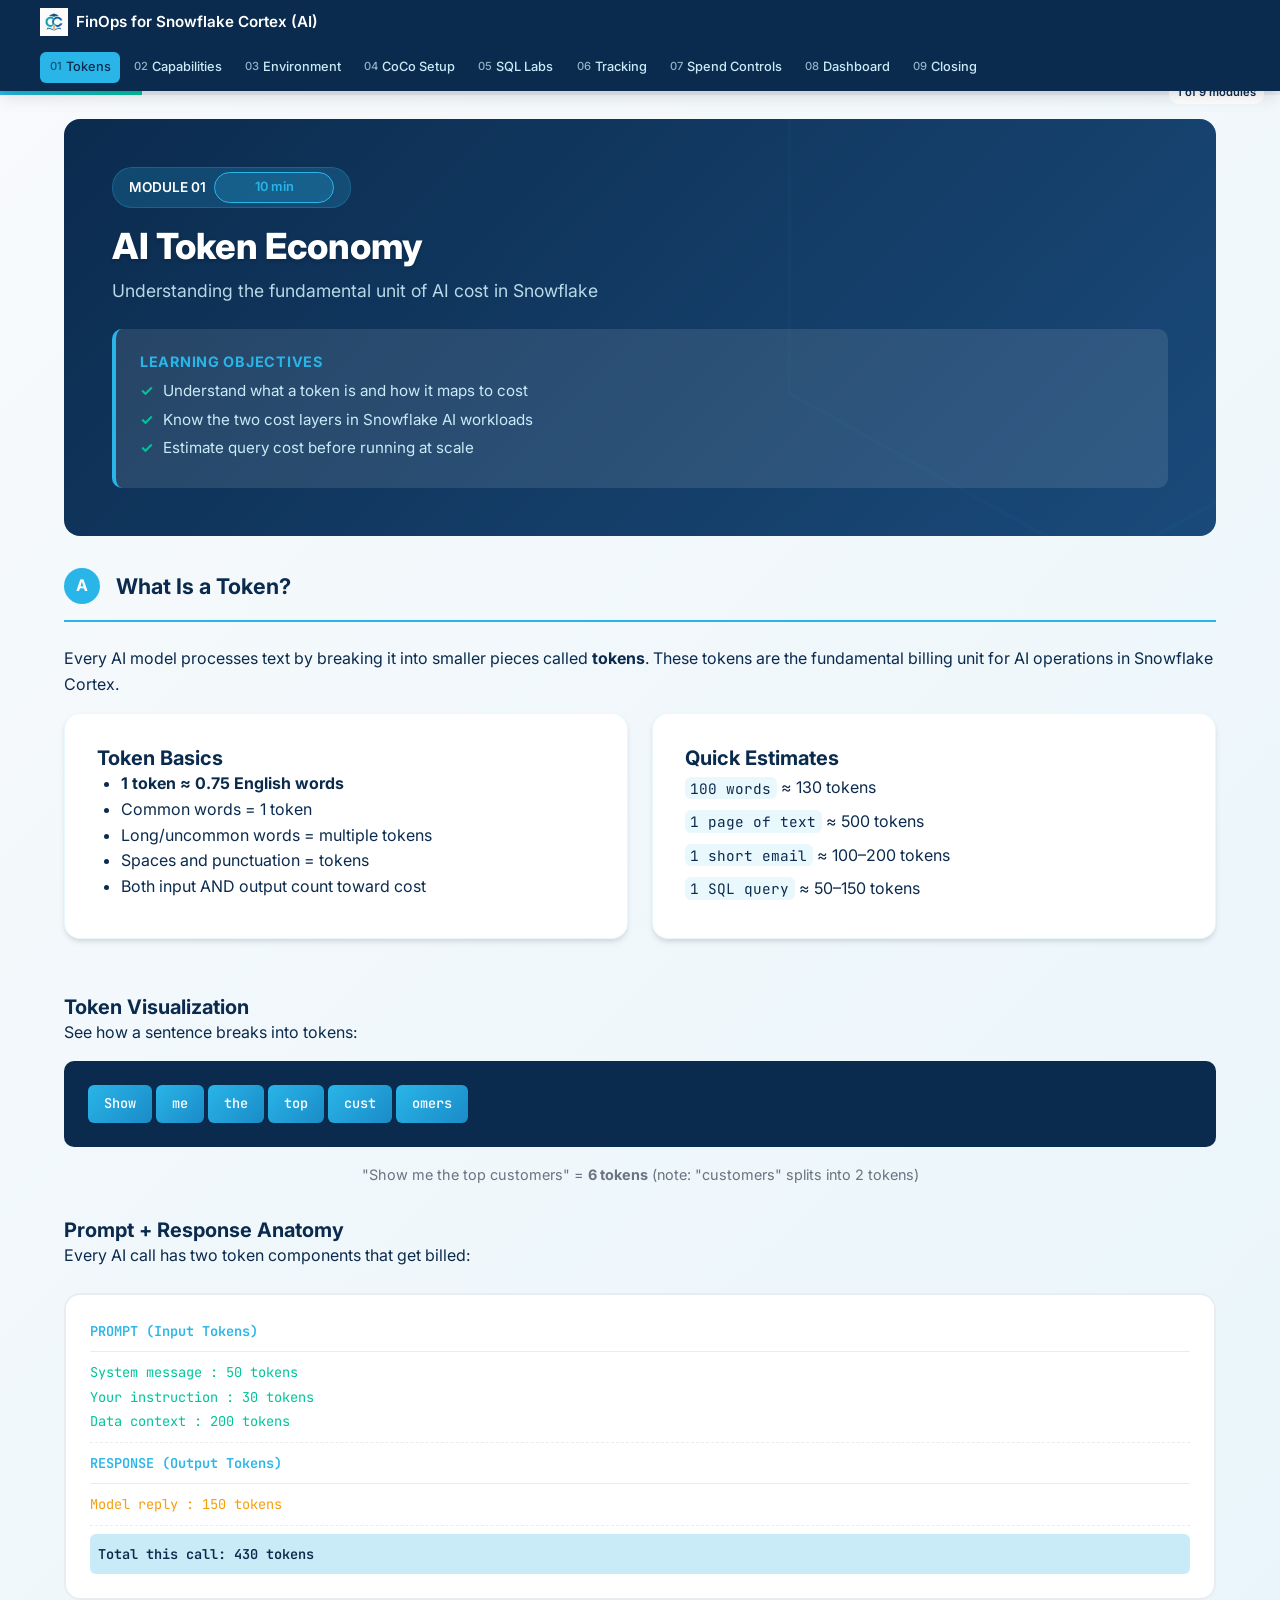
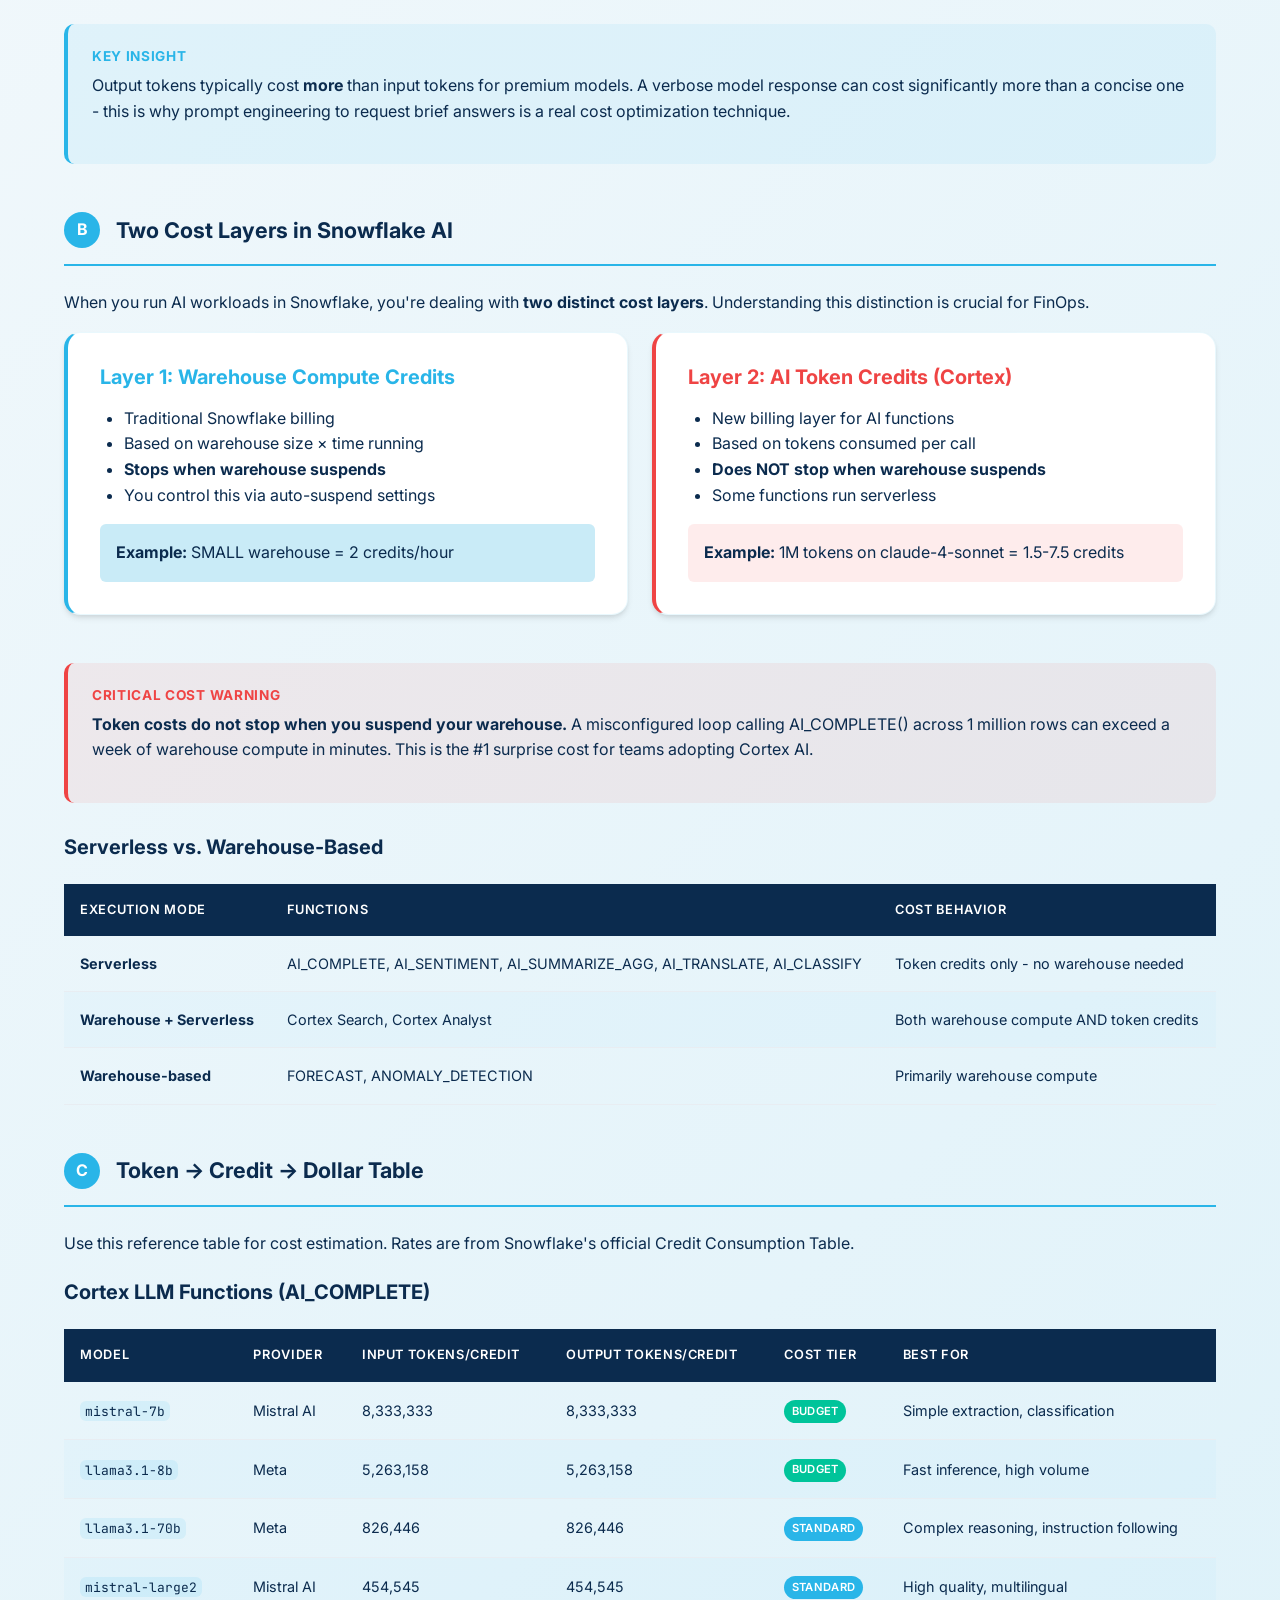
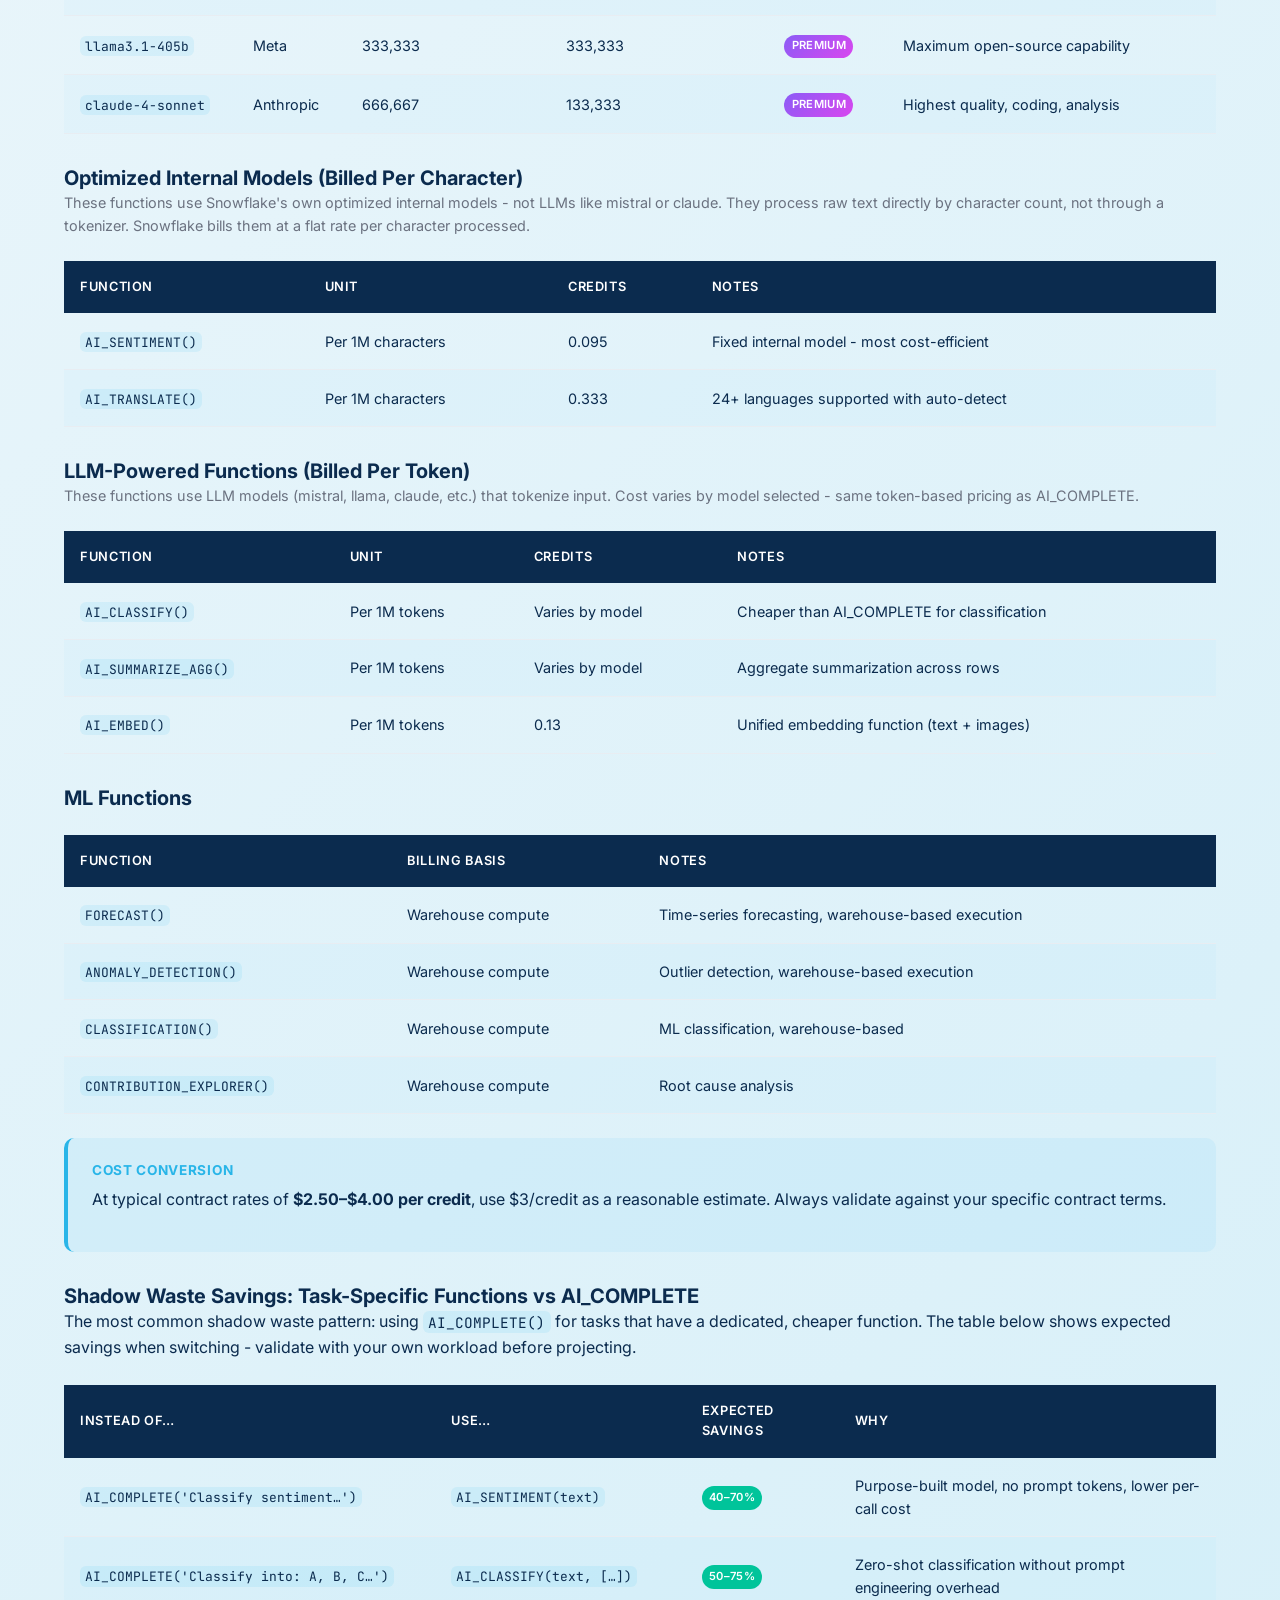
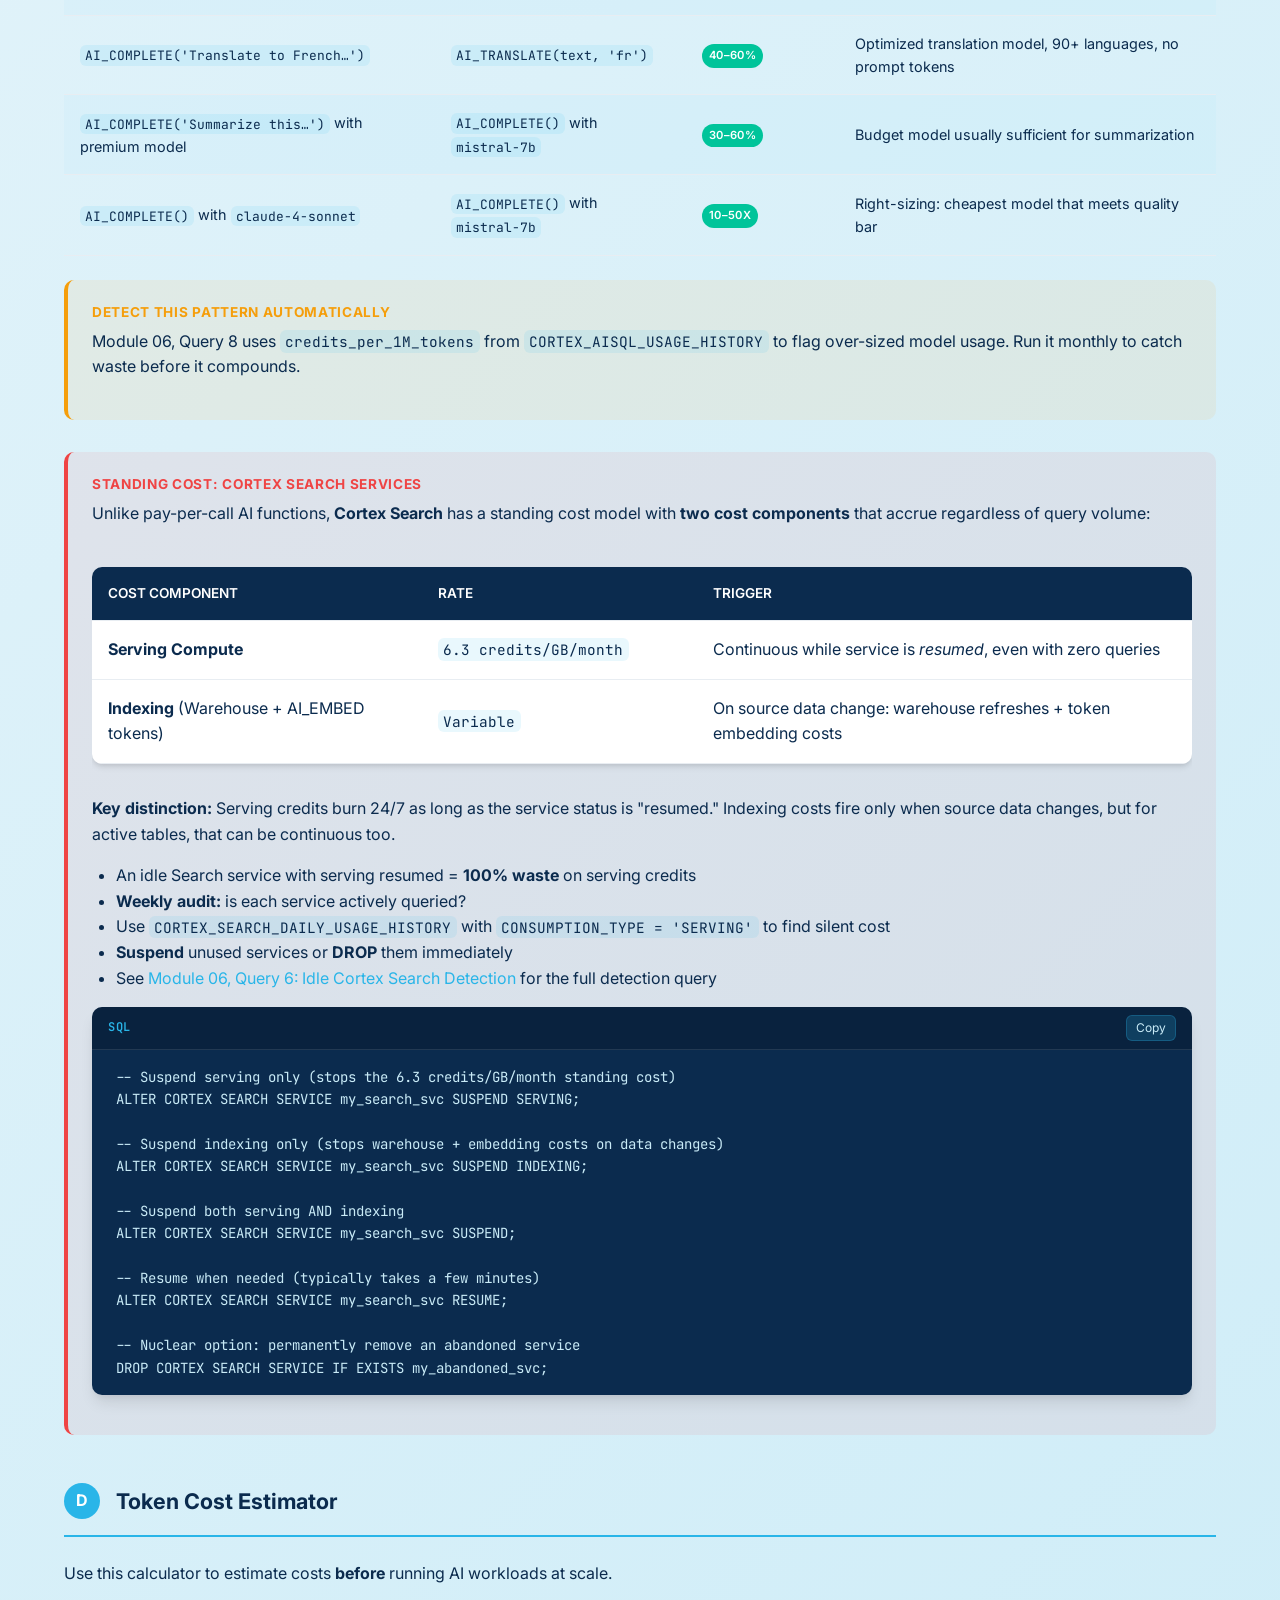
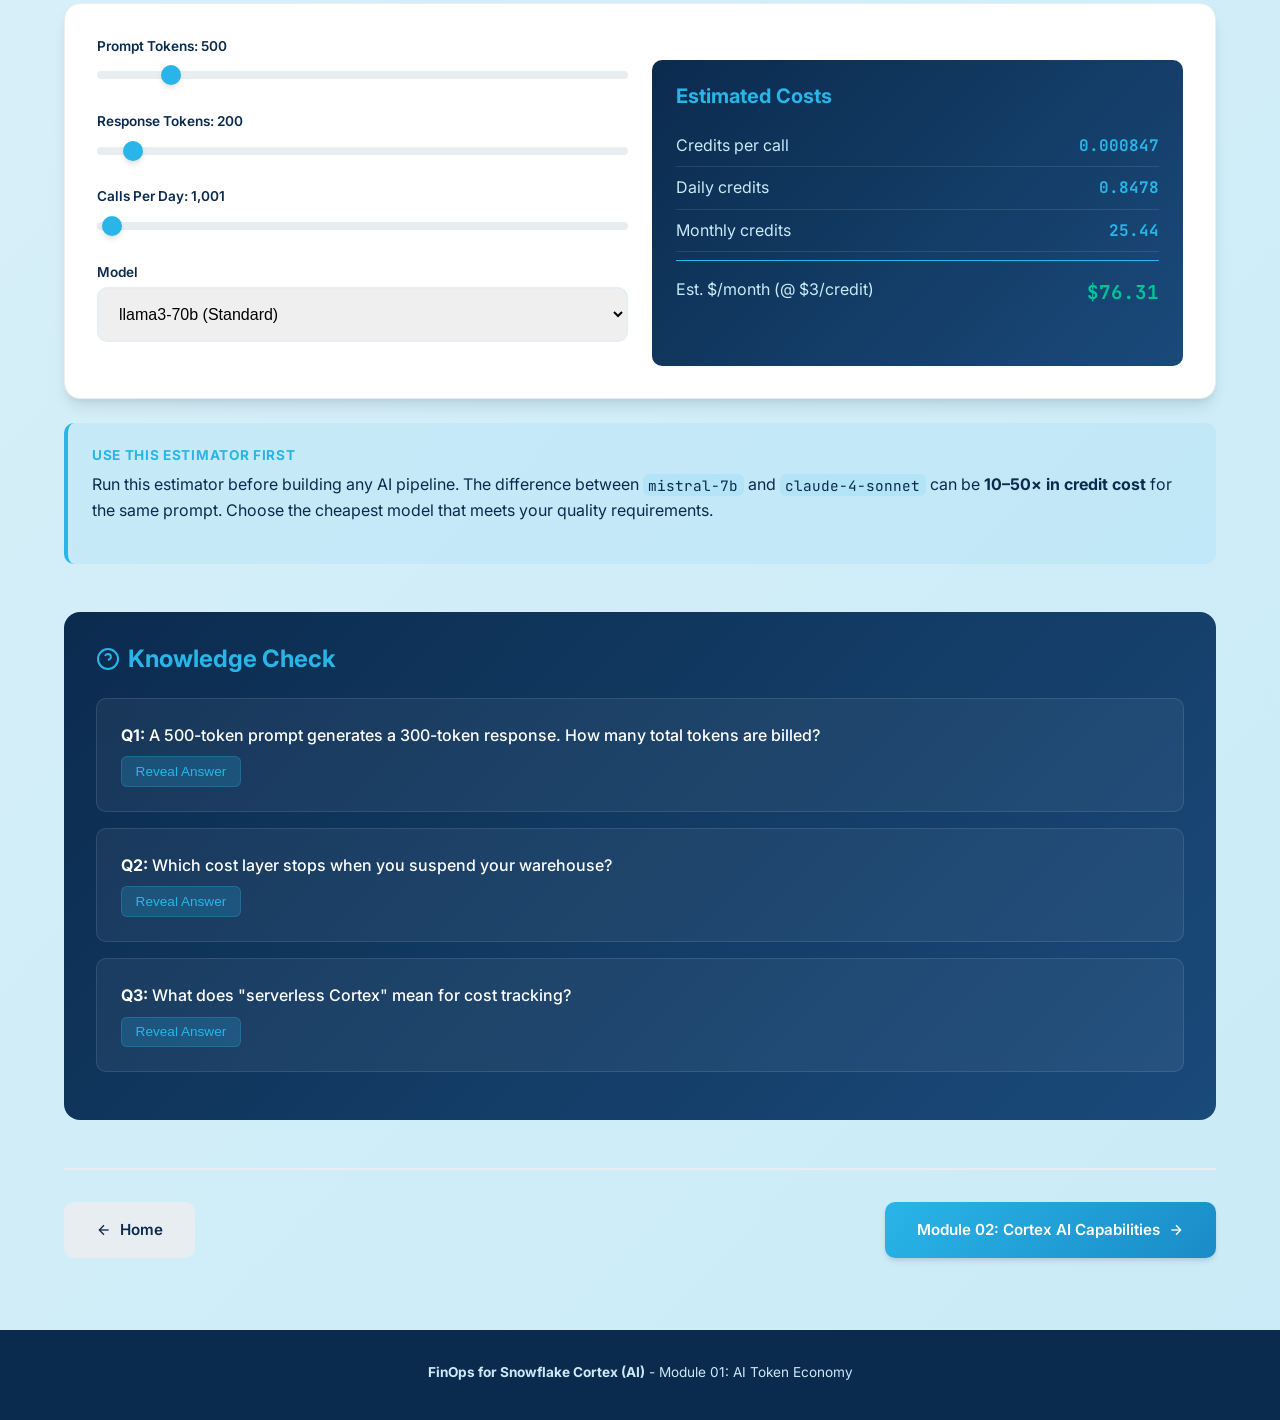
==== commit b67a7dfb: "updated presentation short-link" ====
--- a/modules/01-ai-token-economy.html
+++ b/modules/01-ai-token-economy.html
@@ -22,7 +22,7 @@
         <a href="04-cortex-code-setup.html" class="nav-link" data-module="04"><span class="num">04</span> CoCo Setup</a>
         <a href="05-ai-sql-hands-on.html" class="nav-link" data-module="05"><span class="num">05</span> SQL Labs</a>
         <a href="06-token-usage-tracking.html" class="nav-link" data-module="06"><span class="num">06</span> Tracking</a>
-        <a href="07-ai-credits-transition.html" class="nav-link" data-module="07"><span class="num">07</span> What's New</a>
+        <a href="07-ai-credits-transition.html" class="nav-link" data-module="07"><span class="num">07</span> Spend Controls</a>
         <a href="08-streamlit-dashboard.html" class="nav-link" data-module="08"><span class="num">08</span> Dashboard</a>
         <a href="09-closing-note.html" class="nav-link" data-module="09"><span class="num">09</span> Closing</a>
       </div>
